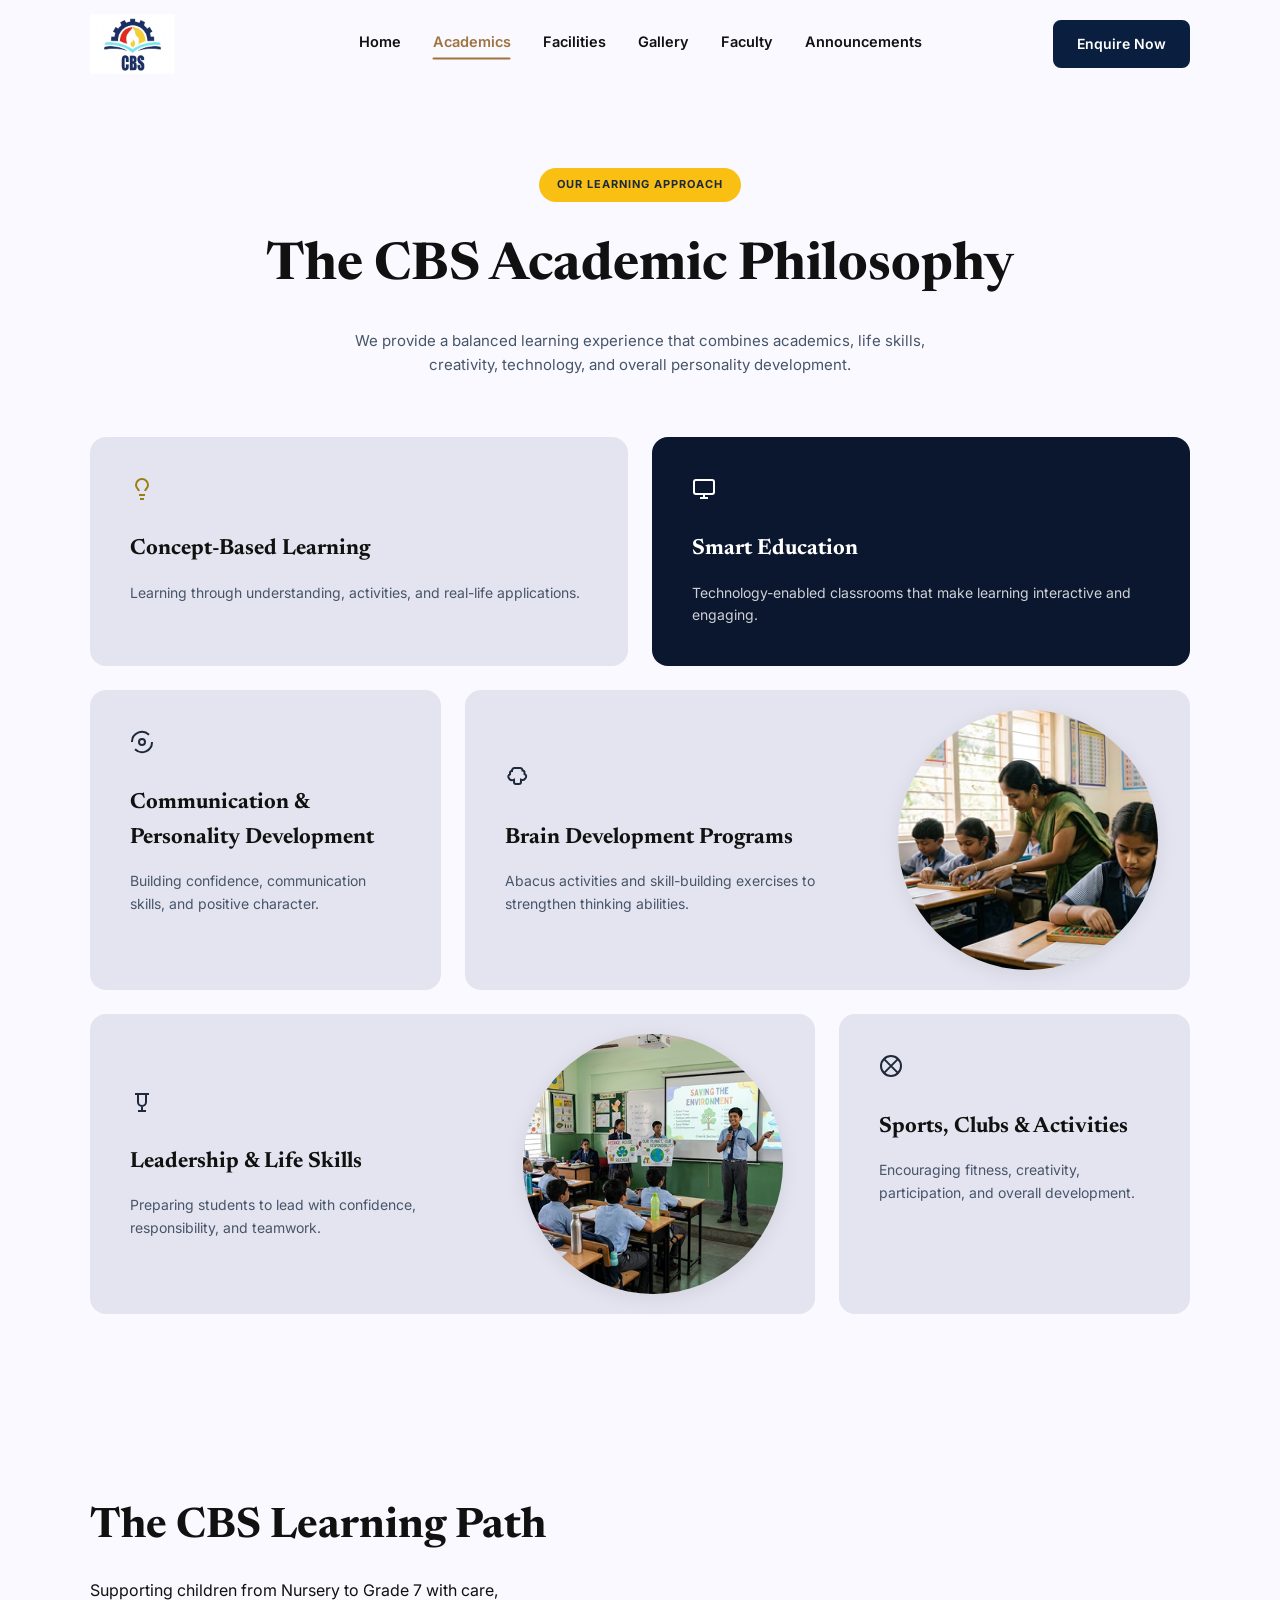
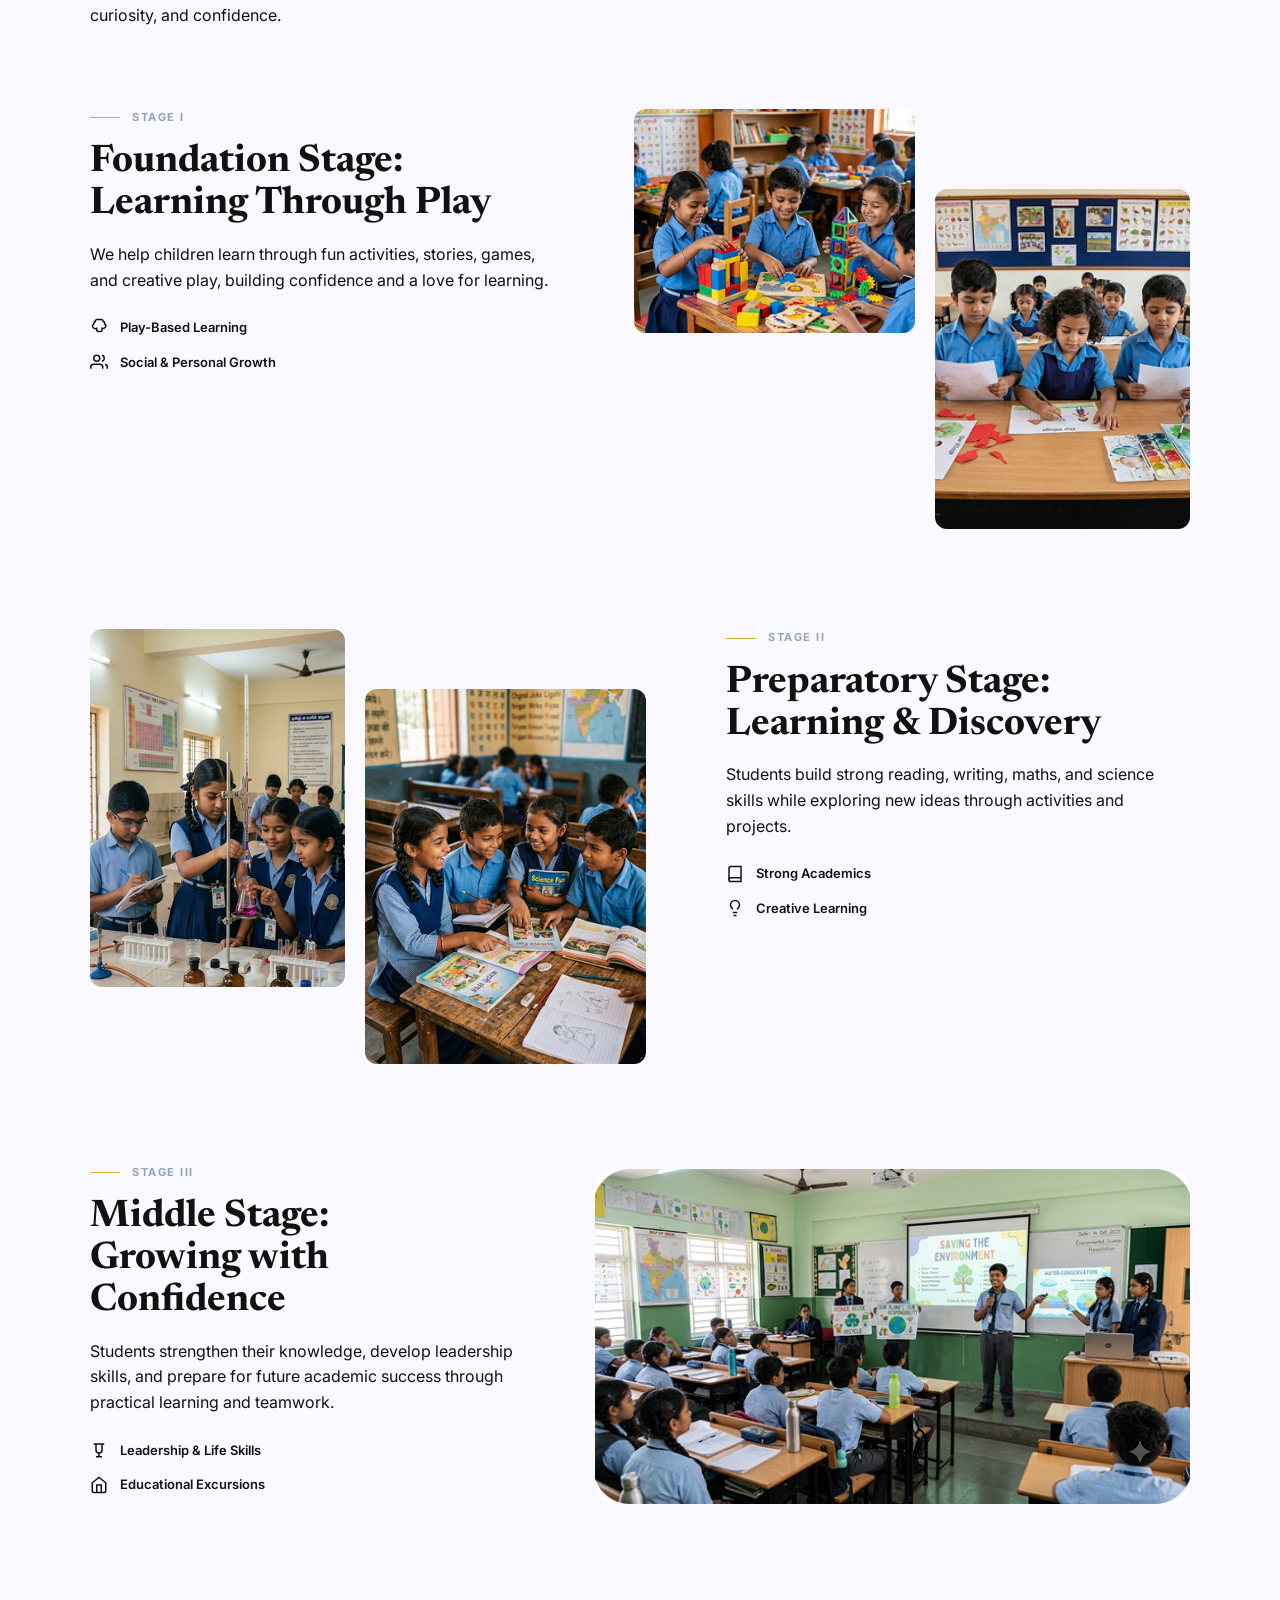
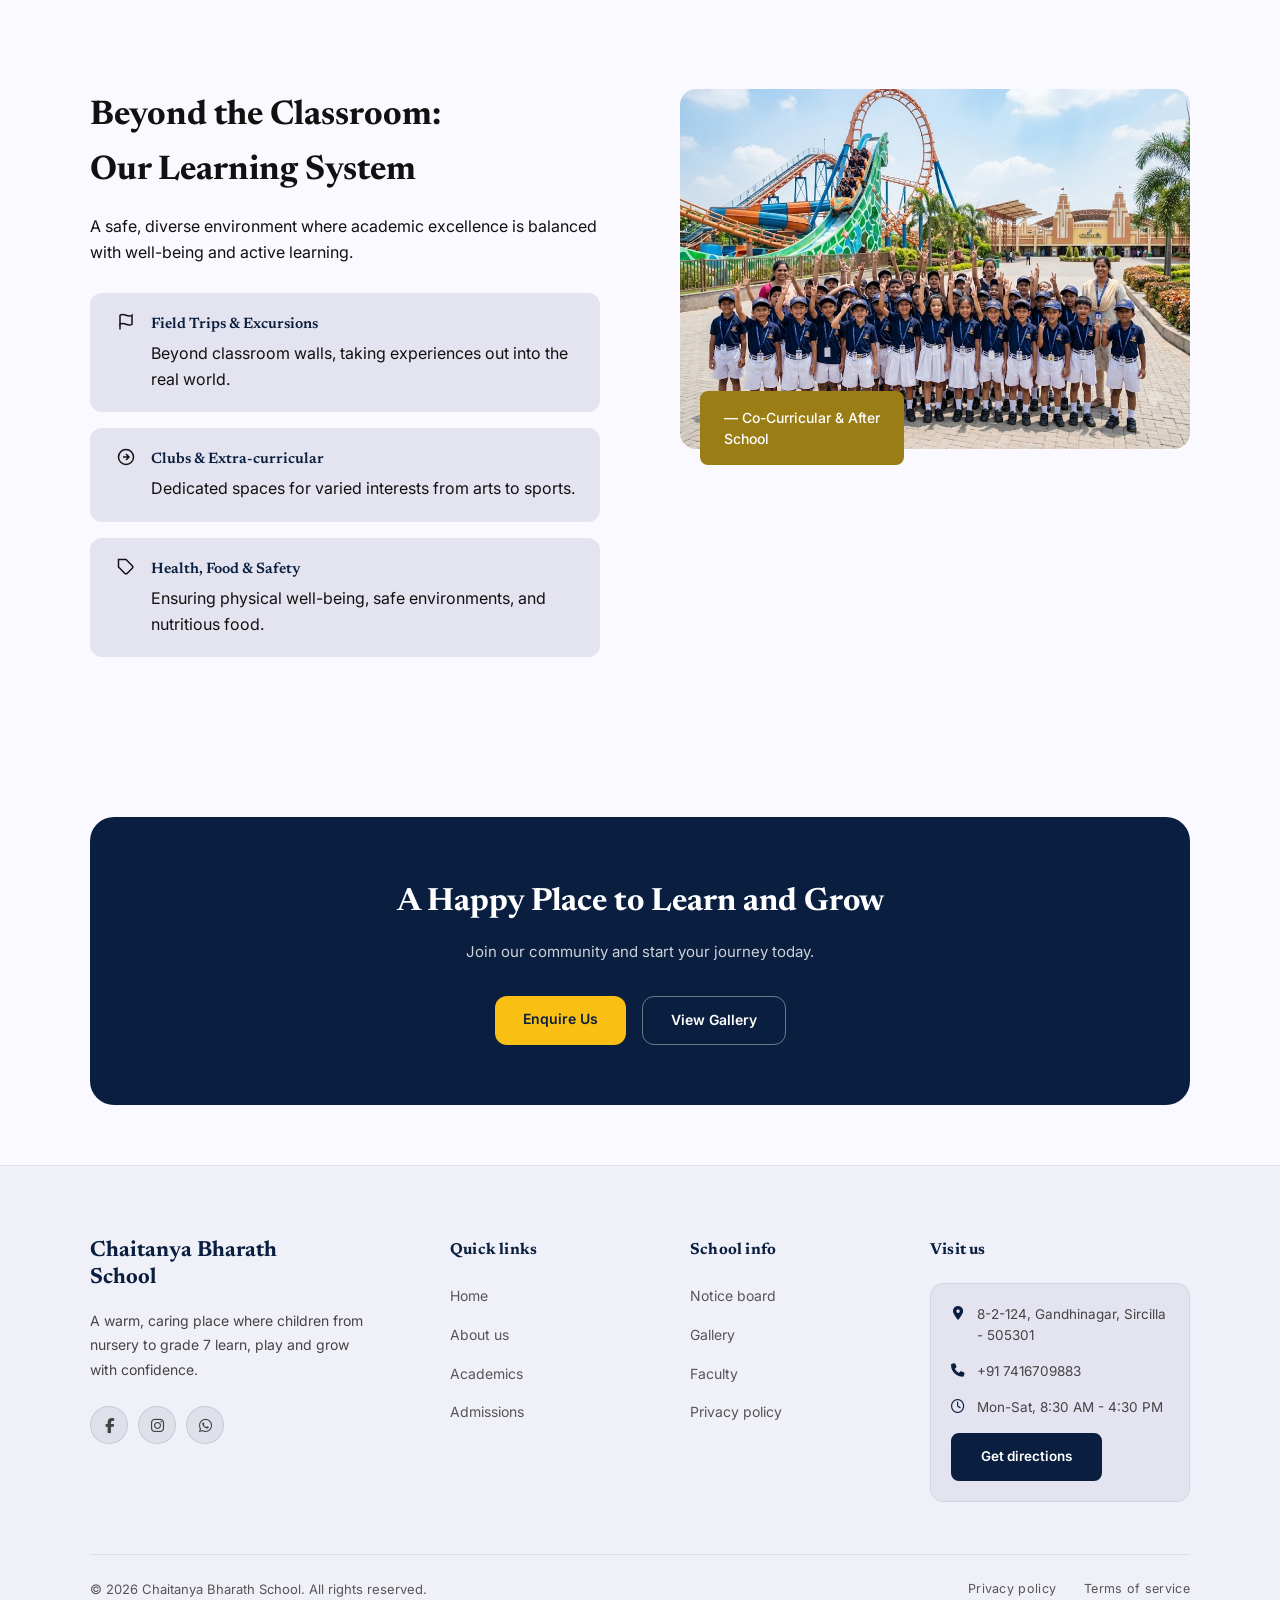
==== academics.html @ b6241246 "Initial website upload" ====
<!DOCTYPE html>
<html lang="en">
<head>
    <meta charset="UTF-8">
    <meta name="viewport" content="width=device-width, initial-scale=1.0">
    <title>Chaitanya Bharath School - Academics</title>

    <link rel="preconnect" href="https://fonts.googleapis.com">
    <link rel="preconnect" href="https://fonts.gstatic.com" crossorigin>
    <link href="https://fonts.googleapis.com/css2?family=Inter:wght@300;400;500;600;700&family=Newsreader:opsz,wght@6..72,400;6..72,500;6..72,600;6..72,700&display=swap" rel="stylesheet">
    <link rel="stylesheet" href="https://cdnjs.cloudflare.com/ajax/libs/font-awesome/6.4.0/css/all.min.css">

    <link rel="stylesheet" href="css/style.css">
    <link rel="stylesheet" href="css/academics.css">
</head>
<body>

  
    <header class="header">
        <div class="container">
            <a href="#" class="logo-area">
                <img src="logo1.jpg" alt="CBS Logo" class="logo-image-fixed">
            </a>
    
            <nav class="nav-links" id="navLinks">
                <a href="index.html">Home</a>
                <a href="academics.html" class="active">Academics</a>
                <a href="facilities.html">Facilities</a>
                <a href="gallery.html">Gallery</a>
                <a href="faculty.html">Faculty</a>
                <a href="announcement.html">Announcements</a>
                <a href="contact.html" class="nav-cta nav-cta-mobile">Enquire Now</a>  <!-- ADD THIS LINE -->

            </nav>
    
            <a href="contact.html" class="nav-cta nav-cta-desktop">Enquire Now</a>
            <button class="nav-toggle" id="navToggle" aria-label="Toggle menu">
                <i class="fa-solid fa-bars"></i>
            </button>
        </div>
    </header>

    <section class="container intro">
        <div class="badge">OUR LEARNING APPROACH</div>
        <h1>The CBS Academic Philosophy</h1>
        <p>We provide a balanced learning experience that combines academics, life skills, creativity, technology, and overall personality development.</p>
    </section>

    <section class="container philosophy-grid stagger-children">
        <div class="card cell-1">
            <div class="icon-wrap">
                <svg width="24" height="24" viewBox="0 0 24 24" fill="none" stroke="#9A7E15" stroke-width="2">
                    <path d="M9 18h6"/><path d="M10 22h4"/><path d="M15.09 14c.18-.98.65-1.74 1.41-2.5A4.65 4.65 0 0 0 18 8 6 6 0 0 0 6 8c0 1 .23 2.23 1.5 3.5A4.61 4.61 0 0 1 8.91 14"/>
                </svg>
            </div>
            <h3>Concept-Based Learning</h3>
            <p>Learning through understanding, activities, and real-life applications.</p>
        </div>
        
        <div class="card card-navy cell-2">
            <div class="icon-wrap">
                <svg width="24" height="24" viewBox="0 0 24 24" fill="none" stroke="currentColor" stroke-width="2">
                    <rect x="2" y="3" width="20" height="14" rx="2" ry="2"/><line x1="8" y1="21" x2="16" y2="21"/><line x1="12" y1="17" x2="12" y2="21"/>
                </svg>
            </div>
            <h3>Smart Education</h3>
            <p>Technology-enabled classrooms that make learning interactive and engaging.</p>
        </div>
        
        <div class="card card-gray cell-3">
            <div class="icon-wrap">
                <svg width="24" height="24" viewBox="0 0 24 24" fill="none" stroke="#1E293B" stroke-width="2">
                    <path d="M2 12a10 10 0 0 1 17-7.3"/><path d="M22 12a10 10 0 0 1-17 7.3"/><circle cx="12" cy="12" r="3"/>
                </svg>
            </div>
            <h3>Communication &<br>Personality Development</h3>
            <p>Building confidence, communication skills, and positive character.</p>
        </div>
        
        <div class="card card-gray card-wide-flex cell-4">
            <div class="card-content">
                <div class="icon-wrap">
                    <svg width="24" height="24" viewBox="0 0 24 24" fill="none" stroke="#1E293B" stroke-width="2">
                        <path d="M9.5 2A2.5 2.5 0 0 0 7 4.5v.5a2 2 0 0 0-2 2v1.26a2.5 2.5 0 0 0-1 4.09l.34.45a3.5 3.5 0 0 0 4.16 1.15l.5-.2V16a2 2 0 0 0 2 2h3a2 2 0 0 0 2-2v-2.3a3.5 3.5 0 0 0 4.16-1.15l.34-.45a2.5 2.5 0 0 0-1-4.09V6.5a2 2 0 0 0-2-2v-.5A2.5 2.5 0 0 0 14.5 2h-5z"/>
                    </svg>
                </div>
                <h3>Brain Development Programs</h3>
                <p>Abacus activities and skill-building exercises to strengthen thinking abilities.</p>
            </div>
            <img src="brain.jpg" alt="Students in class" class="circle-img">
        </div>
        
        <div class="card card-gray card-wide-flex cell-5">
            <div class="card-content">
                <div class="icon-wrap">
                    <svg width="24" height="24" viewBox="0 0 24 24" fill="none" stroke="#1E293B" stroke-width="2">
                        <path d="M8 21h8M12 17v4M7 4h10M5 4h14M8 4v8a4 4 0 0 0 8 0V4"/>
                    </svg>
                </div>
                <h3>Leadership & Life Skills</h3>
                <p>Preparing students to lead with confidence, responsibility, and teamwork.</p>
            </div>
            <img src="presentation.jpg" alt="Student presentation" class="circle-img">
        </div>
        <div class="card card-gray cell-6">
            <div class="icon-wrap">
                <svg width="24" height="24" viewBox="0 0 24 24" fill="none" stroke="#1E293B" stroke-width="2">
                    <circle cx="12" cy="12" r="10"/><path d="M5.4 5.4l13.2 13.2M18.6 5.4L5.4 18.6"/>
                </svg>
            </div>
            <h3>Sports, Clubs & Activities</h3>
            <p>Encouraging fitness, creativity, participation, and overall development.</p>
        </div>
    </section>
    
    <div class="learning-section">
        <div class="container">
            <div class="section-header">
                <h2>The CBS Learning Path</h2>
                <p>Supporting children from Nursery to Grade 7 with care, curiosity, and confidence.</p>
            </div>

            <div class="stage-i-row">
                <div class="stage-i-text">
                    <div class="stage-label">STAGE I</div>
                    <h2>Foundation Stage:<br>Learning Through Play</h2>
                    <p>We help children learn through fun activities, stories, games, and creative play, building confidence and a love for learning.</p>
                    <ul class="feature-list">
                        <li>
                            <svg class="feature-icon" viewBox="0 0 24 24"><path d="M9.5 2A2.5 2.5 0 0 0 7 4.5v.5a2 2 0 0 0-2 2v1.26a2.5 2.5 0 0 0-1 4.09l.34.45a3.5 3.5 0 0 0 4.16 1.15l.5-.2V16a2 2 0 0 0 2 2h3a2 2 0 0 0 2-2v-2.3a3.5 3.5 0 0 0 4.16-1.15l.34-.45a2.5 2.5 0 0 0-1-4.09V6.5a2 2 0 0 0-2-2v-.5A2.5 2.5 0 0 0 14.5 2h-5z"/></svg>
                            Play-Based Learning
                        </li>
                        <li>
                            <svg class="feature-icon" viewBox="0 0 24 24"><path d="M17 21v-2a4 4 0 0 0-4-4H5a4 4 0 0 0-4 4v2"/><circle cx="9" cy="7" r="4"/><path d="M23 21v-2a4 4 0 0 0-3-3.87"/><path d="M16 3.13a4 4 0 0 1 0 7.75"/></svg>
                            Social &amp; Personal Growth
                        </li>
                    </ul>
                </div>
                <div class="comp-1">
                    <img src="stage1one.jpg" alt="Students writing" class="comp-1-left">
                    <img src="stage1two.jpg" alt="Students playing with blocks" class="comp-1-right">
                </div>
            </div>

            <div class="stage-ii-row">
                <div class="comp-2">
                    <img src="stage2one.jpg" alt="Science Lab" class="comp-2-left">
                    <img src="stage2two.jpg" alt="Students studying" class="comp-2-right">
                </div>
                <div class="stage-ii-text">
                    <div class="stage-label">STAGE II</div>
                    <h2>Preparatory Stage:<br>Learning &amp; Discovery</h2>
                    <p>Students build strong reading, writing, maths, and science skills while exploring new ideas through activities and projects.</p>
                    <ul class="feature-list">
                        <li>
                            <svg class="feature-icon" viewBox="0 0 24 24"><path d="M4 19.5A2.5 2.5 0 0 1 6.5 17H20"/><path d="M6.5 2H20v20H6.5A2.5 2.5 0 0 1 4 19.5v-15A2.5 2.5 0 0 1 6.5 2z"/></svg>
                            Strong Academics
                        </li>
                        <li>
                            <svg class="feature-icon" viewBox="0 0 24 24"><path d="M9 18h6"/><path d="M10 22h4"/><path d="M15.09 14c.18-.98.65-1.74 1.41-2.5A4.65 4.65 0 0 0 18 8 6 6 0 0 0 6 8c0 1 .23 2.23 1.5 3.5A4.61 4.61 0 0 1 8.91 14"/></svg>
                            Creative Learning
                        </li>
                    </ul>
                </div>
            </div>

            <div class="stage-iii-row">
                <div class="stage-iii-text">
                    <div class="stage-label">STAGE III</div>
                    <h2>Middle Stage:<br>Growing with Confidence</h2>
                    <p>Students strengthen their knowledge, develop leadership skills, and prepare for future academic success through practical learning and teamwork.</p>
                    <ul class="feature-list">
                        <li>
                            <svg class="feature-icon" viewBox="0 0 24 24"><path d="M8 21h8M12 17v4M7 4h10M5 4h14M8 4v8a4 4 0 0 0 8 0V4"/></svg>
                            Leadership &amp; Life Skills
                        </li>
                        <li>
                            <svg class="feature-icon" viewBox="0 0 24 24"><path d="M3 9l9-7 9 7v11a2 2 0 0 1-2 2H5a2 2 0 0 1-2-2z"/><polyline points="9 22 9 12 15 12 15 22"/></svg>
                            Educational Excursions
                        </li>
                    </ul>
                </div>
                <div class="comp-3">
                    <img src="presentation.jpg" alt="Classroom presentation">
                </div>
            </div>
        </div>
    </div>

    <div class="beyond-section">
        <div class="container">
        <div class="beyond-row">
            <div class="beyond-text">
                <h2>Beyond the Classroom:<br>Our Learning System</h2>
                <p style="margin-top: 12px;">A safe, diverse environment where academic excellence is balanced with well-being and active learning.</p>
                <div class="card-list">
                    <div class="info-card">
                        <svg class="feature-icon" style="flex-shrink:0" viewBox="0 0 24 24"><path d="M4 15s1-1 4-1 5 2 8 2 4-1 4-1V3s-1 1-4 1-5-2-8-2-4 1-4 1z"/><line x1="4" y1="22" x2="4" y2="15"/></svg>
                        <div>
                            <h4>Field Trips &amp; Excursions</h4>
                            <p>Beyond classroom walls, taking experiences out into the real world.</p>
                        </div>
                    </div>
                    <div class="info-card">
                        <svg class="feature-icon" style="flex-shrink:0" viewBox="0 0 24 24"><circle cx="12" cy="12" r="10"/><path d="M12 8l4 4-4 4M8 12h8"/></svg>
                        <div>
                            <h4>Clubs &amp; Extra-curricular</h4>
                            <p>Dedicated spaces for varied interests from arts to sports.</p>
                        </div>
                    </div>
                    <div class="info-card">
                        <svg class="feature-icon" style="flex-shrink:0" viewBox="0 0 24 24"><path d="M20.59 13.41l-7.17 7.17a2 2 0 0 1-2.83 0L2 12V2h10l8.59 8.59a2 2 0 0 1 0 2.82z"/><line x1="7" y1="7" x2="7.01" y2="7"/></svg>
                        <div>
                            <h4>Health, Food &amp; Safety</h4>
                            <p>Ensuring physical well-being, safe environments, and nutritious food.</p>
                        </div>
                    </div>
                </div>
            </div>
            <div class="beyond-image">
                <img src="trip.jpg" alt="Students on a field trip">
                <div class="floating-badge">— Co-Curricular &amp; After<br>School</div>
            </div>
        </div><!-- end .beyond-row -->
        </div><!-- end .container -->
    </div><!-- end .beyond-section -->

    <div class="container">
        <div class="cta-banner">
            <h2>A Happy Place to Learn and Grow</h2>
            <p>Join our community and start your journey today.</p>
            <div class="cta-actions">
                <a href="contact.html" class="btn btn-yellow">Enquire Us</a>
                <a href="gallery.html" class="btn btn-outline">View Gallery</a>
            </div>
        </div>
    </div>

    <footer class="footer">
        <div class="container">
            <div class="footer-grid">
                <div>
                    <div class="footer-logo">Chaitanya Bharath<br>School</div>
<p class="footer-desc">
    A warm, caring place where children from nursery to grade 7 learn, play and grow with confidence.
</p>

<div class="social-icons">
    <a href="#" target="_blank">
        <i class="fa-brands fa-facebook-f"></i>
    </a>

    <a href="https://www.instagram.com/chaitanyabharathschool?igsh=MTQ3Y3hmZDNmdnh4Mg==" target="_blank">
        <i class="fa-brands fa-instagram"></i>
    </a>

    <a href="https://wa.me/917416709883" target="_blank">
        <i class="fa-brands fa-whatsapp"></i>
    </a>
</div>
                </div>
                <div>
                    <h4>Quick links</h4>
                    <ul class="footer-links">
                        <li><a href="index.html">Home</a></li>
                        <li><a href="academics.html">About us</a></li>
                        <li><a href="academics.html">Academics</a></li>
                        <li><a href="contact.html">Admissions</a></li>
                    </ul>
                </div>
                <div>
                    <h4>School info</h4>
                    <ul class="footer-links">
                        <li><a href="announcement.html">Notice board</a></li>
                        <li><a href="gallery.html">Gallery</a></li>
                        <li><a href="faculty.html">Faculty</a></li>
                        <li><a href="#">Privacy policy</a></li>
                    </ul>
                </div>
                <div>
                    <h4>Visit us</h4>
                    <div class="visit-card">
                        <div class="visit-item"><i class="fa-solid fa-location-dot"></i><span>8-2-124, Gandhinagar, Sircilla - 505301</span></div>
                        <div class="visit-item"><i class="fa-solid fa-phone"></i><span>+91 7416709883</span></div>
                        <div class="visit-item"><i class="fa-regular fa-clock"></i><span>Mon-Sat, 8:30 AM - 4:30 PM</span></div>
                        <a href="#" class="btn-directions">Get directions</a>
                    </div>
                </div>
            </div>
            <div class="footer-bottom">
                <p>&copy; 2026 Chaitanya Bharath School. All rights reserved.</p>
                <div class="footer-bottom-links">
                    <a href="#">Privacy policy</a>
                    <a href="#">Terms of service</a>
                </div>
            </div>
        </div>
    </footer>
    <script src="js/main.js"></script>


    <script src="js/academics.js"></script>
    <script>
    // Fallback scroll-trigger for the philosophy grid, in case
    // main.js doesn't already watch .stagger-children elements.
    // Safe to keep even if main.js has its own observer — it
    // only ever adds the 'visible' class, never removes it.
    (function () {
        var targets = document.querySelectorAll('.stagger-children:not(.visible)');
        if (!targets.length || !('IntersectionObserver' in window)) return;

        var observer = new IntersectionObserver(function (entries) {
            entries.forEach(function (entry) {
                if (entry.isIntersecting) {
                    entry.target.classList.add('visible');
                    observer.unobserve(entry.target);
                }
            });
        }, { threshold: 0.2, rootMargin: '0px 0px -60px 0px' });

        targets.forEach(function (el) { observer.observe(el); });
    })();
    </script>
</body>
</html>
---- css/style.css ----
/* =========================================================
   style.css
   Shared site-wide styles: Colors, Typography, Navbar, Footer
   Used across every page (homepage, academics, contact, etc.)
   ========================================================= */

/* --- Colors & Fonts (CSS variables) --- */
:root {
    --primary-dark: #0a1f3f;
    --primary-light: #16325c;
    --dark-green: #02362b;
    --accent-gold: #9f7340;
    --accent-yellow: #f5b921;
    --bg-page: #F9F9FF;
    --text-dark: #111;
    --text-muted: #555;
    --white: #ffffff;
    --green-text: #22c55e;

    --nav-bg: #ffffff;
    --nav-border: rgba(0,0,0,0.06);

    /* Footer — matches page bg */
    --footer-bg: #F0F0F8;
    --footer-surface: #E4E4F0;
    --footer-text: #444;
    --footer-heading: #0a1f3f;
    --footer-link: #555;
    --footer-link-hover: #9f7340;
    --footer-divider: rgba(0,0,0,0.08);
    --footer-icon-bg: rgba(10,31,63,0.07);

    --font-heading: 'Newsreader', serif;
    --font-body: 'Inter', sans-serif;
}

/* --- Reset --- */
* { margin: 0; padding: 0; box-sizing: border-box; }

/* --- Base --- */
html { overflow-x: clip; }
body { overflow-x: clip; max-width: 100%; }
body { font-family: var(--font-body); color: var(--text-dark); background-color: var(--bg-page); line-height: 1.6; }
a { text-decoration: none; color: inherit; }
ul { list-style: none; }
img { max-width: 100%; display: block; }
.container { max-width: 1200px; margin: 0 auto; padding: 0 20px; }

/* --- Typography --- */
h1, h2, h3, h4, h5, h6 { font-family: var(--font-heading); color: var(--text-dark); }
p { font-family: var(--font-body); }
.section-title { font-size: 42px; margin-bottom: 15px; font-weight: 700; line-height: 1.2; color: var(--text-dark); }
.section-subtitle { color: var(--text-muted); font-size: 15px; margin-bottom: 25px; line-height: 1.6; max-width: 600px; }
.tagline { color: var(--accent-gold); font-size: 11px; text-transform: uppercase; letter-spacing: 1.5px; font-weight: 700; margin-bottom: 10px; display: inline-block; font-family: var(--font-body); }

/* --- Buttons --- */
.btn { display: inline-block; padding: 14px 28px; border-radius: 8px; font-weight: 500; font-size: 15px; cursor: pointer; transition: all 0.3s ease; text-align: center; }
.btn-primary { background-color: var(--primary-dark); color: var(--white); border: 2px solid var(--primary-dark); }
.btn-primary:hover { background-color: var(--primary-light); }
.btn-outline { background-color: var(--white); color: var(--primary-dark); border: 2px solid var(--primary-dark); }
.btn-outline:hover { background-color: var(--primary-dark); color: var(--white); }

/* =========================================================
   Navbar
   ========================================================= */
.header {
    background: var(--bg-page);
    border-bottom: none;
    padding: 14px 0;
    position: sticky;
    top: 0;
    z-index: 100;
    box-shadow: none;
    transition: transform 0.35s ease;
}
.header.scrolled { box-shadow: 0 4px 15px rgba(0,0,0,0.07); }
.header.header-hidden { transform: translateY(-100%); }
.header .container { display: flex; justify-content: space-between; align-items: center; gap: 20px; position: relative; }

.logo-area { display: flex; align-items: center; flex-shrink: 0; z-index: 10; }
.logo-img { display: flex; align-items: center; justify-content: center; flex-shrink: 0; }
.logo-img img { height: 55px; width: auto; object-fit: contain; }
.logo-image-fixed { height: 60px !important; width: auto !important; object-fit: contain; }

.nav-links {
    display: flex; align-items: center; gap: 32px;
    font-size: 14.5px; font-weight: 600; font-family: var(--font-body);
}
@media (min-width: 993px) {
    .nav-links {
        position: absolute; left: 50%; top: 50%; transform: translate(-50%, -50%);
    }
}
.nav-links a { color: var(--text-dark); transition: 0.2s; position: relative; padding-bottom: 4px; white-space: nowrap; }
.nav-links a:hover { color: var(--accent-gold); }
.nav-links a.active { color: var(--accent-gold); }
.nav-links a.active::after { content: ''; position: absolute; left: 0; right: 0; bottom: -2px; height: 2px; background: var(--accent-gold); border-radius: 2px; }

.nav-cta {
    background: var(--primary-dark); color: var(--white) !important;
    padding: 11px 22px; border-radius: 8px; font-weight: 600; font-size: 14px;
    transition: background 0.2s; white-space: nowrap; flex-shrink: 0; border: 2px solid var(--primary-dark);
}
.nav-cta:hover { background: transparent; color: var(--primary-dark) !important; }
.nav-cta-mobile { display: none; }
.nav-toggle { display: none; background: none; border: none; font-size: 22px; color: var(--primary-dark); cursor: pointer; flex-shrink: 0; }

/* =========================================================
   Footer — Light, matches page bg
   ========================================================= */
.footer {
    background: var(--footer-bg);
    padding: 72px 0 32px;
    border-top: 1px solid rgba(0,0,0,0.07);
}
.footer-grid {
    display: grid;
    grid-template-columns: 1.6fr 1fr 1fr 1.3fr;
    gap: 40px;
    margin-bottom: 52px;
}

.footer-logo { font-family: var(--font-heading); font-size: 22px; font-weight: 700; color: var(--footer-heading); margin-bottom: 16px; line-height: 1.25; }
.footer-desc { color: var(--footer-text); font-size: 14px; margin-bottom: 24px; line-height: 1.75; max-width: 90%; }

.social-icons { display: flex; gap: 10px; }
.social-icons a {
    width: 38px; height: 38px; border-radius: 50%;
    background: var(--footer-icon-bg);
    border: 1px solid rgba(10,31,63,0.12);
    display: flex; align-items: center; justify-content: center;
    color: var(--footer-text); font-size: 15px;
    transition: background 0.25s, color 0.25s, border-color 0.25s;
}
.social-icons a:hover { background: var(--accent-gold); color: var(--white); border-color: var(--accent-gold); }

.footer h4 { font-family: var(--font-heading); font-size: 16px; margin-bottom: 20px; font-weight: 700; color: var(--footer-heading); letter-spacing: 0.2px; }

.footer-links li { margin-bottom: 13px; }
.footer-links a { font-size: 14px; color: var(--footer-link); transition: color 0.2s; font-family: var(--font-body); }
.footer-links a:hover { color: var(--footer-link-hover); }

.visit-card { background: var(--footer-surface); border: 1px solid rgba(0,0,0,0.07); padding: 20px; border-radius: 14px; }
.visit-item { display: flex; gap: 12px; font-size: 13.5px; color: var(--footer-text); margin-bottom: 16px; line-height: 1.5; font-family: var(--font-body); align-items: flex-start; }

/* ✅ UPDATED — icons now dark navy */
.visit-item i { color: var(--primary-dark); margin-top: 3px; width: 14px; text-align: center; flex-shrink: 0; }

/* ✅ UPDATED — button now dark navy */
.btn-directions {
    display: block; width: fit-content; margin: 12px 0 0 0;
    background: var(--primary-dark); color: var(--white);
    padding: 11px 28px; border-radius: 8px; font-size: 13.5px; font-weight: 600;
    font-family: var(--font-body); transition: background 0.2s, opacity 0.2s;
    border: 2px solid var(--primary-dark);
}
.btn-directions:hover { background: transparent; color: var(--primary-dark); }

.footer-bottom {
    padding-top: 24px; border-top: 1px solid var(--footer-divider);
    font-size: 13px; color: var(--footer-link);
    display: flex; justify-content: space-between; align-items: center;
    font-family: var(--font-body);
}
.footer-bottom-links { display: flex; gap: 28px; }
.footer-bottom-links a { color: var(--footer-link); font-size: 12.5px; letter-spacing: 0.3px; transition: color 0.2s; }
.footer-bottom-links a:hover { color: var(--footer-link-hover); }

/* =========================================================
   Responsive
   ========================================================= */
@media (max-width: 992px) {
    .nav-links {
        position: fixed; top: 0; right: 0; left: auto; bottom: 0;
        width: 280px; height: 100vh; background: var(--bg-page);
        flex-direction: column; align-items: flex-start; gap: 0;
        padding: 80px 24px 20px;
        box-shadow: -6px 0 30px rgba(10,31,63,0.12);
        transform: translateX(100%); visibility: hidden; pointer-events: none;
        transition: none;
        overflow-y: auto; z-index: 999;
    }
    body.nav-ready .nav-links {
        transition: transform 0.35s ease-in-out, visibility 0.35s;
    }
    .nav-links.nav-open { transform: translateX(0); visibility: visible; pointer-events: auto; }
    .nav-links a { width: 100%; padding: 15px 0; border-bottom: 1px solid rgba(10,31,63,0.07); }
    .nav-links a.active::after { display: none; }
    .nav-toggle { display: block; position: relative; z-index: 1000; }
    .nav-cta-desktop { display: none; }
    .nav-cta-mobile {
        display: block;
        text-align: center;
        margin-top: 20px;
        padding: 14px 22px !important;
        border-radius: 8px;
        border-bottom: none !important;
    }
    .footer-grid { grid-template-columns: 1fr 1fr; }
}

@media (max-width: 700px) {
    .footer { padding: 50px 0 24px; }
    .visit-card { padding: 16px; width: 80%; max-width: 100%; }
}

@media (max-width: 600px) {
    .footer-grid { grid-template-columns: 1fr; gap: 35px; }
    .footer-bottom { flex-direction: column; gap: 12px; text-align: center; }
    .section-title { font-size: 30px; }
    .container { padding: 0 16px; }
}

@media (max-width: 420px) {
    .logo-image-fixed { height: 45px !important; }
    .nav-cta { padding: 10px 16px; font-size: 13px; }
}

@media (prefers-reduced-motion: reduce) {
    .header, .nav-links { transition: none !important; }
}
---- css/academics.css ----
/* Academics-page-specific variables (colors/fonts come from style.css) */
:root {
    --cbs-yellow: #F9C013;
    --page-bg: #F9F9FF;
    --bg-card-light: #E4E4F0;
    --border-radius-lg: 16px;
    --border-radius-md: 12px;
}

body { background: var(--page-bg); }

.container { max-width: 1140px; }

.btn {
    display: inline-block;
    padding: 12px 28px;
    border-radius: 12px;
    font-size: 14px;
    font-weight: 600;
    text-decoration: none;
    cursor: pointer;
    transition: 0.3s ease;
    border: none;
}
.btn-navy { background-color: var(--primary-dark); color: #fff; }
.btn-yellow { background-color: var(--cbs-yellow); color: var(--primary-dark); }
.btn-outline { background-color: transparent; border: 1px solid rgba(255,255,255,0.4); color: #fff; }


/* ===== Intro Section ===== */
.intro { text-align: center; padding: 80px 0 60px; }
.badge {
    background-color: #F9C013;
    color: #1E293B;
    font-size: 11px;
    font-weight: 700;
    padding: 8px 18px;
    border-radius: 20px;
    text-transform: uppercase;
    letter-spacing: 1px;
    display: inline-block;
    margin-bottom: 24px;
}
.intro h1 { font-size: 52px; margin-bottom: 20px; }
.intro p { max-width: 600px; margin: 0 auto; font-size: 15px; color: #475569; }

/* ===== Philosophy Bento Grid ===== */
.philosophy-grid {
    display: grid;
    grid-template-columns: repeat(6, 1fr);
    gap: 24px;
    margin-bottom: 100px;
}

.card {
    background: var(--page-bg);
    border-radius: var(--border-radius-lg);
    padding: 40px;
    display: flex;
    flex-direction: column;
    justify-content: flex-start;
    position: relative;
    overflow: hidden;
    border: 1px solid #E2E8F0;
}

.card h3 { font-size: 22px; margin-bottom: 14px; position: relative; z-index: 2; }
.card p { font-size: 14px; color: #475569; line-height: 1.6; position: relative; z-index: 2; }
.icon-wrap { margin-bottom: 24px; color: #1E293B; position: relative; z-index: 2; }

.card-navy { background: #0B172E; border: none; }
.card-navy h3, .card-navy p { color: #fff; }
.card-navy p { opacity: 0.8; }
.card-navy .icon-wrap { color: #FFFFFF; }

.card-gray { background: var(--bg-card-light); border: none; }

/* Grid Spans */
.cell-1 { grid-column: span 3; background: #E4E4F0; border: none; }
.cell-2 { grid-column: span 3; }
.cell-3 { grid-column: span 2; }
.cell-4 { grid-column: span 4; }
.cell-5 { grid-column: span 4; }
.cell-6 { grid-column: span 2; }

/* ===== CIRCLE CARD FLEX ===== */
.card-wide-flex {
    display: flex;
    flex-direction: row;
    align-items: center;
    justify-content: flex-start;
    position: relative;
    padding-right: 320px !important;
    background: #E4E4F0;
    min-height: 300px;
}
.card-wide-flex .card-content {
    max-width: 100%;
    position: relative;
    z-index: 2;
}
.circle-img {
    position: absolute !important;
    right: 32px !important;
    top: 50% !important;
    transform: translateY(-50%) !important;
    width: 260px !important;
    height: 260px !important;
    aspect-ratio: 1 / 1 !important;
    border-radius: 50% !important;
    object-fit: cover !important;
    z-index: 1 !important;
    display: block !important;
    box-shadow: 0 4px 20px rgba(0,0,0,0.08);
}

/* ===== Learning Path Section ===== */
.learning-section { background: var(--page-bg); padding: 80px 0 60px; }
.section-header { margin-bottom: 80px; text-align: left; }
.section-header h2 { font-size: 42px; margin-bottom: 16px; }
.section-header p { font-size: 16px; max-width: 420px; line-height: 1.6; }

.stage-label {
    display: flex; align-items: center; gap: 12px; font-size: 11px;
    font-weight: 700; color: #94A3B8; text-transform: uppercase;
    letter-spacing: 1.5px; margin-bottom: 16px;
}
.stage-label::before { content: ""; display: block; width: 30px; height: 1px; background: #D4AF37; }

.feature-list { list-style: none; margin-top: 24px; }
.feature-list li { display: flex; align-items: center; gap: 12px; font-size: 13px; font-weight: 600; color: var(--text-dark); margin-bottom: 14px; }
.feature-icon { width: 18px; height: 18px; stroke: currentColor; fill: none; stroke-width: 2; flex-shrink: 0; }

.stage-i-row  { display: grid; grid-template-columns: 1fr 1.2fr; gap: 80px; align-items: start; margin-bottom: 100px; }
.stage-i-text h2 { font-size: 38px; margin-bottom: 16px; line-height: 1.1; }
.comp-1 { display: grid; grid-template-columns: 1.1fr 1fr; gap: 20px; align-items: start; }
.comp-1-left  { width: 100%; aspect-ratio: 5/4; object-fit: cover; border-radius: var(--border-radius-md); }
.comp-1-right { width: 100%; aspect-ratio: 3/4; object-fit: cover; border-radius: var(--border-radius-md); margin-top: 80px; }

.stage-ii-row { display: grid; grid-template-columns: 1.2fr 1fr; gap: 80px; align-items: start; margin-bottom: 100px; }
.stage-ii-text h2 { font-size: 38px; margin-bottom: 16px; line-height: 1.1; }
.comp-2 { display: grid; grid-template-columns: 1fr 1.1fr; gap: 20px; align-items: start; }
.comp-2-left  { width: 100%; aspect-ratio: 3/4.2; object-fit: cover; border-radius: var(--border-radius-md); }
.comp-2-right { width: 100%; aspect-ratio: 3/4;   object-fit: cover; border-radius: var(--border-radius-md); margin-top: 60px; }

.stage-iii-row { display: grid; grid-template-columns: 1fr 1.4fr; gap: 80px; align-items: center; margin-bottom: 40px; }
.stage-iii-text h2 { font-size: 38px; margin-bottom: 16px; line-height: 1.1; }
.comp-3 img { width: 100%; aspect-ratio: 16/9; object-fit: cover; border-radius: 20px; }

/* Beyond the Classroom */
.beyond-section { padding: 80px 0; background: var(--page-bg); }
.beyond-row { display: grid; grid-template-columns: 1fr 1fr; gap: 80px; align-items: start; }
.beyond-text { text-align: left; width: 100%; }
.beyond-text h2 { font-size: 34px; margin-bottom: 16px; text-align: left; }
.beyond-text p { text-align: left; margin: 0; }
.card-list { display: flex; flex-direction: column; gap: 16px; margin-top: 28px; }
.info-card { background: var(--bg-card-light); padding: 20px 24px; border-radius: var(--border-radius-md); display: flex; align-items: flex-start; gap: 16px; }
.info-card h4 { color: var(--primary-dark); font-size: 15px; margin-bottom: 4px; font-weight: 600; }
.beyond-image { position: relative; padding-top: 0; }
.beyond-image img { width: 100%; border-radius: 16px; object-fit: cover; height: 360px; }
.floating-badge { position: absolute; bottom: -16px; left: 20px; background: #9A7E15; color: #fff; padding: 16px 24px; border-radius: 8px; font-size: 14px; font-weight: 500; line-height: 1.5; }

/* CTA Banner */
.cta-banner { background: var(--primary-dark); border-radius: 24px; padding: 60px; text-align: center; color: #fff; margin: 80px 0 60px; }
.cta-banner h2 { color: #fff; font-size: 32px; margin-bottom: 12px; }
.cta-banner p { color: rgba(255,255,255,0.8); font-size: 15px; margin-bottom: 32px; }
.cta-actions { display: flex; gap: 16px; justify-content: center; flex-wrap: wrap; }


/* =============================================
   RESPONSIVE — mobile-first from 340 px up
   ============================================= */

/* --- 340px base (smallest supported viewport) --- */
@media (max-width: 479px) {
    .container { padding-left: 16px; padding-right: 16px; }

    /* Intro */
    .intro { padding: 48px 0 36px; }
    .intro h1 { font-size: 26px; line-height: 1.2; }
    .intro p { font-size: 14px; }

    /* Philosophy grid → single column */
    .philosophy-grid { grid-template-columns: 1fr; gap: 16px; margin-bottom: 48px; }
    .cell-1, .cell-2, .cell-3, .cell-4, .cell-5, .cell-6 { grid-column: span 1; }
    .card { padding: 28px 24px; }
    .card h3 { font-size: 18px; }

    /* Wide-flex cards → stacked */
    .card-wide-flex { flex-direction: column; align-items: flex-start; padding: 28px 24px !important; min-height: unset; }
    .card-wide-flex .card-content { margin-bottom: 24px; padding-right: 0; }
    .circle-img {
        position: relative !important; right: auto !important; top: auto !important;
        transform: none !important; width: 180px !important; height: 180px !important;
        margin: 0 auto !important;
    }

    /* Learning section */
    .learning-section { padding: 48px 0 32px; }
    .section-header { margin-bottom: 40px; }
    .section-header h2 { font-size: 26px; }
    .section-header p { font-size: 14px; }

    /* Stage rows → single column */
    .stage-i-row, .stage-ii-row, .stage-iii-row {
        grid-template-columns: 1fr; gap: 28px; margin-bottom: 48px;
    }
    .stage-i-text h2, .stage-ii-text h2, .stage-iii-text h2 { font-size: 24px; }
    .stage-ii-row .comp-2 { order: 1; }
    .stage-ii-row .stage-ii-text { order: 0; }

    /* Image pairs → side by side small */
    .comp-1 { grid-template-columns: 1fr 1fr; gap: 10px; }
    .comp-1-right { margin-top: 28px; }
    .comp-2 { grid-template-columns: 1fr 1fr; gap: 10px; }
    .comp-2-right { margin-top: 20px; }

    /* Beyond */
    .beyond-section { padding: 48px 0; }
    .beyond-row { grid-template-columns: 1fr; gap: 32px; }
    .beyond-text h2 { font-size: 22px; }
    .beyond-image img { height: 220px; }
    .floating-badge { font-size: 12px; padding: 12px 16px; left: 12px; bottom: -12px; }

    /* CTA */
    .cta-banner { padding: 36px 20px; border-radius: 16px; margin: 48px 0 36px; }
    .cta-banner h2 { font-size: 22px; }
    .cta-actions { flex-direction: column; align-items: center; gap: 12px; }
    .cta-actions .btn { width: 100%; text-align: center; }
}

/* --- 480px – 767px (large phones / small tablets) --- */
@media (min-width: 480px) and (max-width: 767px) {
    .container { padding-left: 20px; padding-right: 20px; }

    .intro { padding: 60px 0 44px; }
    .intro h1 { font-size: 32px; }

    .philosophy-grid { grid-template-columns: 1fr; gap: 18px; margin-bottom: 60px; }
    .cell-1, .cell-2, .cell-3, .cell-4, .cell-5, .cell-6 { grid-column: span 1; }
    .card { padding: 32px 28px; }

    .card-wide-flex { flex-direction: column; align-items: flex-start; padding: 32px 28px !important; min-height: unset; }
    .card-wide-flex .card-content { margin-bottom: 28px; padding-right: 0; }
    .circle-img {
        position: relative !important; right: auto !important; top: auto !important;
        transform: none !important; width: 200px !important; height: 200px !important;
        margin: 0 auto !important;
    }

    .learning-section { padding: 60px 0 40px; }
    .section-header { margin-bottom: 48px; }
    .section-header h2 { font-size: 30px; }

    .stage-i-row, .stage-ii-row, .stage-iii-row {
        grid-template-columns: 1fr; gap: 32px; margin-bottom: 56px;
    }
    .stage-i-text h2, .stage-ii-text h2, .stage-iii-text h2 { font-size: 28px; }
    .stage-ii-row .comp-2 { order: 1; }
    .stage-ii-row .stage-ii-text { order: 0; }
    .comp-1-right { margin-top: 24px; }
    .comp-2-right { margin-top: 20px; }

    .beyond-section { padding: 56px 0; }
    .beyond-row { grid-template-columns: 1fr; gap: 36px; }
    .beyond-text h2 { font-size: 26px; }
    .beyond-image img { height: 260px; }
    .floating-badge { font-size: 13px; padding: 13px 18px; }

    .cta-banner { padding: 44px 28px; margin: 56px 0 44px; }
    .cta-banner h2 { font-size: 26px; }
    .cta-actions { flex-direction: column; align-items: center; gap: 12px; }
    .cta-actions .btn { width: 100%; text-align: center; }
}

/* --- 768px – 1023px (tablets) --- */
@media (min-width: 768px) and (max-width: 1023px) {
    .intro h1 { font-size: 40px; }

    .philosophy-grid { grid-template-columns: repeat(2, 1fr); gap: 20px; }
    .cell-1, .cell-2, .cell-3, .cell-6 { grid-column: span 1; }
    .cell-4, .cell-5 { grid-column: span 2; }

    .card-wide-flex { padding-right: 260px !important; min-height: 260px; }
    .circle-img { width: 200px !important; height: 200px !important; right: 24px !important; }

    .section-header h2 { font-size: 34px; }
    .stage-i-row, .stage-ii-row, .stage-iii-row { gap: 40px; }
    .stage-i-text h2, .stage-ii-text h2, .stage-iii-text h2 { font-size: 30px; }
    .comp-1-right { margin-top: 48px; }
    .comp-2-right { margin-top: 36px; }

    .beyond-text h2 { font-size: 28px; }
    .beyond-row { gap: 48px; }

    .cta-banner { padding: 48px 40px; }
    .cta-banner h2 { font-size: 28px; }
}

/* --- 1024px+ (desktop — already handled by base styles) --- */

/* ===== ANIMATIONS ===== */

/* --- Base fade-up state (applied via JS) --- */
.fade-up {
    opacity: 0;
    transform: translateY(32px);
    transition: opacity 0.65s cubic-bezier(0.4, 0, 0.2, 1),
                transform 0.65s cubic-bezier(0.4, 0, 0.2, 1);
}
.fade-up.visible {
    opacity: 1;
    transform: translateY(0);
}

/* Stagger delays for children */
.stagger-children > * { opacity: 0; transform: translateY(28px); transition: opacity 0.55s cubic-bezier(0.4,0,0.2,1), transform 0.55s cubic-bezier(0.4,0,0.2,1); }
.stagger-children.visible > *:nth-child(1) { opacity: 1; transform: translateY(0); transition-delay: 0ms; }
.stagger-children.visible > *:nth-child(2) { opacity: 1; transform: translateY(0); transition-delay: 80ms; }
.stagger-children.visible > *:nth-child(3) { opacity: 1; transform: translateY(0); transition-delay: 160ms; }
.stagger-children.visible > *:nth-child(4) { opacity: 1; transform: translateY(0); transition-delay: 240ms; }
.stagger-children.visible > *:nth-child(5) { opacity: 1; transform: translateY(0); transition-delay: 320ms; }
.stagger-children.visible > *:nth-child(6) { opacity: 1; transform: translateY(0); transition-delay: 400ms; }

/* --- Hero on-load animation --- */
@keyframes heroFadeUp {
    from { opacity: 0; transform: translateY(30px); }
    to   { opacity: 1; transform: translateY(0); }
}
.intro .badge   { animation: heroFadeUp 0.6s cubic-bezier(0.4,0,0.2,1) 0.1s both; }
.intro h1       { animation: heroFadeUp 0.6s cubic-bezier(0.4,0,0.2,1) 0.22s both; }
.intro p        { animation: heroFadeUp 0.6s cubic-bezier(0.4,0,0.2,1) 0.34s both; }

/* --- Card hover lift --- */
.card {
    transition: transform 0.28s cubic-bezier(0.4,0,0.2,1),
                box-shadow 0.28s cubic-bezier(0.4,0,0.2,1),
                border-color 0.28s ease;
}
.card:hover {
    transform: translateY(-6px);
    box-shadow: 0 12px 32px rgba(0,0,0,0.09);
}
.card-navy:hover { box-shadow: 0 12px 32px rgba(11,23,46,0.35); }

/* --- Info card hover --- */
.info-card {
    transition: background 0.25s ease, transform 0.25s ease, box-shadow 0.25s ease, border-left-color 0.25s ease;
    border-left: 3px solid transparent;
}
.info-card:hover {
    background: #e4eaf2;
    border-left-color: #D4AF37;
    transform: translateX(4px);
    box-shadow: 0 4px 16px rgba(0,0,0,0.06);
}

/* --- Card list stagger (info cards in beyond section) --- */
.card-list-stagger > .info-card {
    opacity: 0;
    transform: translateX(-20px);
    transition: opacity 0.5s cubic-bezier(0.4,0,0.2,1),
                transform 0.5s cubic-bezier(0.4,0,0.2,1),
                background 0.25s ease,
                border-left-color 0.25s ease,
                box-shadow 0.25s ease;
}
.card-list-stagger.visible > .info-card:nth-child(1) { opacity: 1; transform: translateX(0); transition-delay: 0ms; }
.card-list-stagger.visible > .info-card:nth-child(2) { opacity: 1; transform: translateX(0); transition-delay: 120ms; }
.card-list-stagger.visible > .info-card:nth-child(3) { opacity: 1; transform: translateX(0); transition-delay: 240ms; }

/* Hover still works after animating in */
.card-list-stagger.visible > .info-card:hover {
    background: #e4eaf2;
    border-left-color: #D4AF37;
    transform: translateX(4px);
    box-shadow: 0 4px 16px rgba(0,0,0,0.06);
}

/* --- Floating badge bounce-in --- */
@keyframes badgePop {
    0%   { opacity: 0; transform: scale(0.75); }
    70%  { transform: scale(1.06); }
    100% { opacity: 1; transform: scale(1); }
}
.floating-badge.visible {
    animation: badgePop 0.5s cubic-bezier(0.34,1.56,0.64,1) 0.3s both;
}
.floating-badge { opacity: 0; }

/* --- Shimmer on CTA yellow button --- */
.btn-yellow {
    position: relative;
    overflow: hidden;
}
.btn-yellow::after {
    content: '';
    position: absolute;
    top: 0; left: -75%;
    width: 50%; height: 100%;
    background: linear-gradient(120deg, transparent 30%, rgba(255,255,255,0.45) 50%, transparent 70%);
    transform: skewX(-20deg);
    transition: left 0.55s ease;
}
.btn-yellow:hover::after { left: 130%; }

/* --- Stage label line draw --- */
.stage-label::before {
    width: 0;
    transition: width 0.6s cubic-bezier(0.4,0,0.2,1) 0.2s;
}
.stage-label.line-visible::before { width: 30px; }

/* --- Staggered image pair reveal --- */
.img-reveal { opacity: 0; transform: translateY(24px); transition: opacity 0.6s cubic-bezier(0.4,0,0.2,1), transform 0.6s cubic-bezier(0.4,0,0.2,1); }
.img-reveal.visible { opacity: 1; transform: translateY(0); }
.img-reveal.delay-1 { transition-delay: 150ms; }

/* ===========================================================
   PHILOSOPHY GRID — scroll-triggered entrance + icon
   micro-interaction.

   Reuses the site's existing IntersectionObserver pattern:
   add class="philosophy-grid stagger-children" to the grid
   container in academics.html. When the observer adds
   .visible to that container (same way it already does for
   other .stagger-children / .fade-up sections), each card
   fades up in sequence as the section scrolls into view.
   The existing .stagger-children rules already handle 6
   children with staggered delays (0ms → 400ms) — the rule
   below only layers in a slight scale to match the card look.
   =========================================================== */
.philosophy-grid.stagger-children > .card {
    transform: translateY(28px) scale(0.98);
}
.philosophy-grid.stagger-children.visible > .card {
    transform: translateY(0) scale(1);
}

/* Icon nudges and gently bounces on card hover */
.philosophy-grid .icon-wrap svg,
.philosophy-grid .icon-wrap i {
    display: inline-block;
    transition: transform 0.35s cubic-bezier(0.34, 1.56, 0.64, 1);
}
.philosophy-grid .card:hover .icon-wrap svg,
.philosophy-grid .card:hover .icon-wrap i {
    transform: translateY(-4px) rotate(-6deg) scale(1.08);
}

/* Subtle gold border-glow sweep on hover for cards */
.philosophy-grid .card::before {
    content: '';
    position: absolute;
    inset: 0;
    border-radius: inherit;
    padding: 1px;
    background: linear-gradient(120deg, transparent 40%, rgba(212,175,55,0.55) 50%, transparent 60%);
    background-size: 220% 220%;
    background-position: -120% 0;
    -webkit-mask: linear-gradient(#fff 0 0) content-box, linear-gradient(#fff 0 0);
    -webkit-mask-composite: xor;
    mask-composite: exclude;
    opacity: 0;
    transition: opacity 0.3s ease;
    pointer-events: none;
    z-index: 1;
}
.philosophy-grid .card:hover::before {
    opacity: 1;
    animation: borderSweep 1.1s ease forwards;
}
@keyframes borderSweep {
    from { background-position: -120% 0; }
    to   { background-position: 120% 0; }
}

/* --- Reduced motion override --- */
@media (prefers-reduced-motion: reduce) {
    .fade-up, .stagger-children > *, .img-reveal, .card-list-stagger > .info-card { transition: none !important; opacity: 1 !important; transform: none !important; }
    .intro .badge, .intro h1, .intro p { animation: none !important; opacity: 1 !important; transform: none !important; }
    .floating-badge { opacity: 1 !important; animation: none !important; }
    .btn-yellow::after { display: none; }
    .philosophy-grid.stagger-children > .card { transform: none !important; }
    .philosophy-grid .card:hover .icon-wrap svg,
    .philosophy-grid .card:hover .icon-wrap i { transform: none !important; }
    .philosophy-grid .card:hover::before { animation: none !important; opacity: 0 !important; }
}
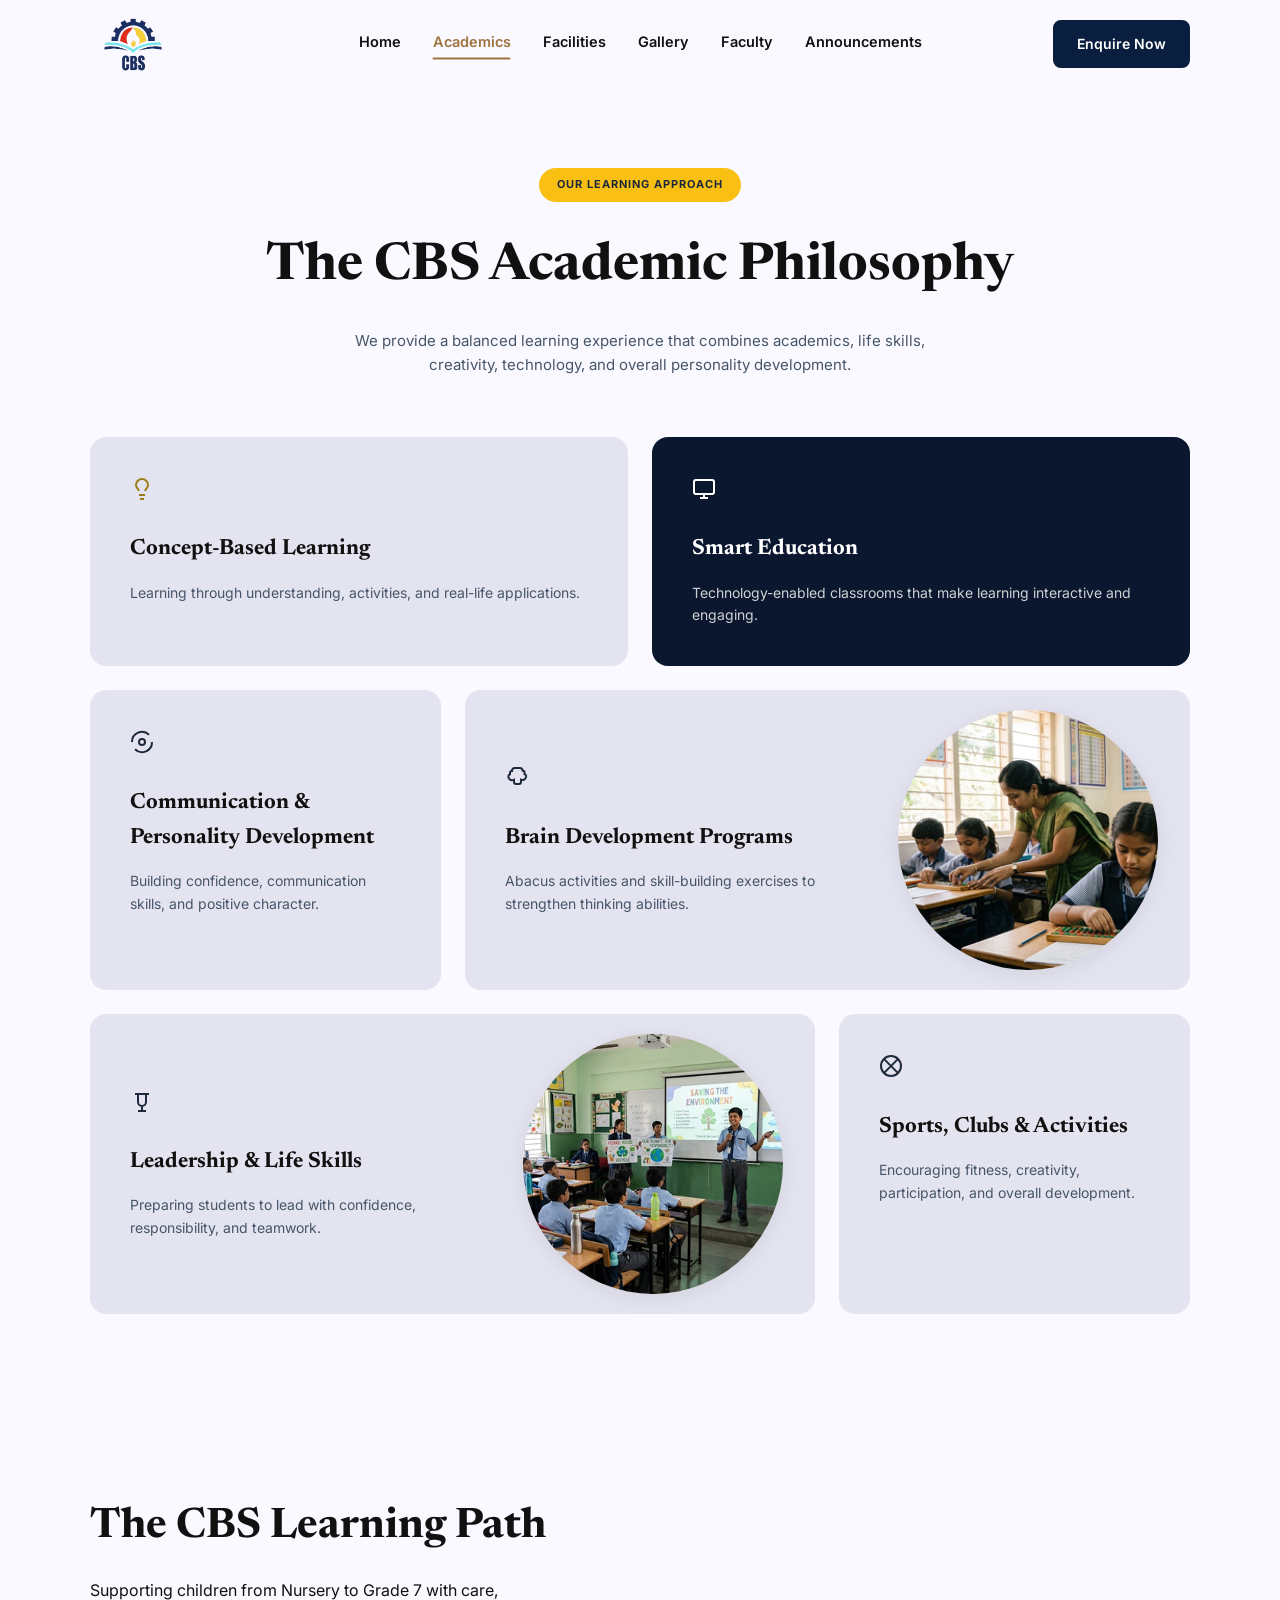
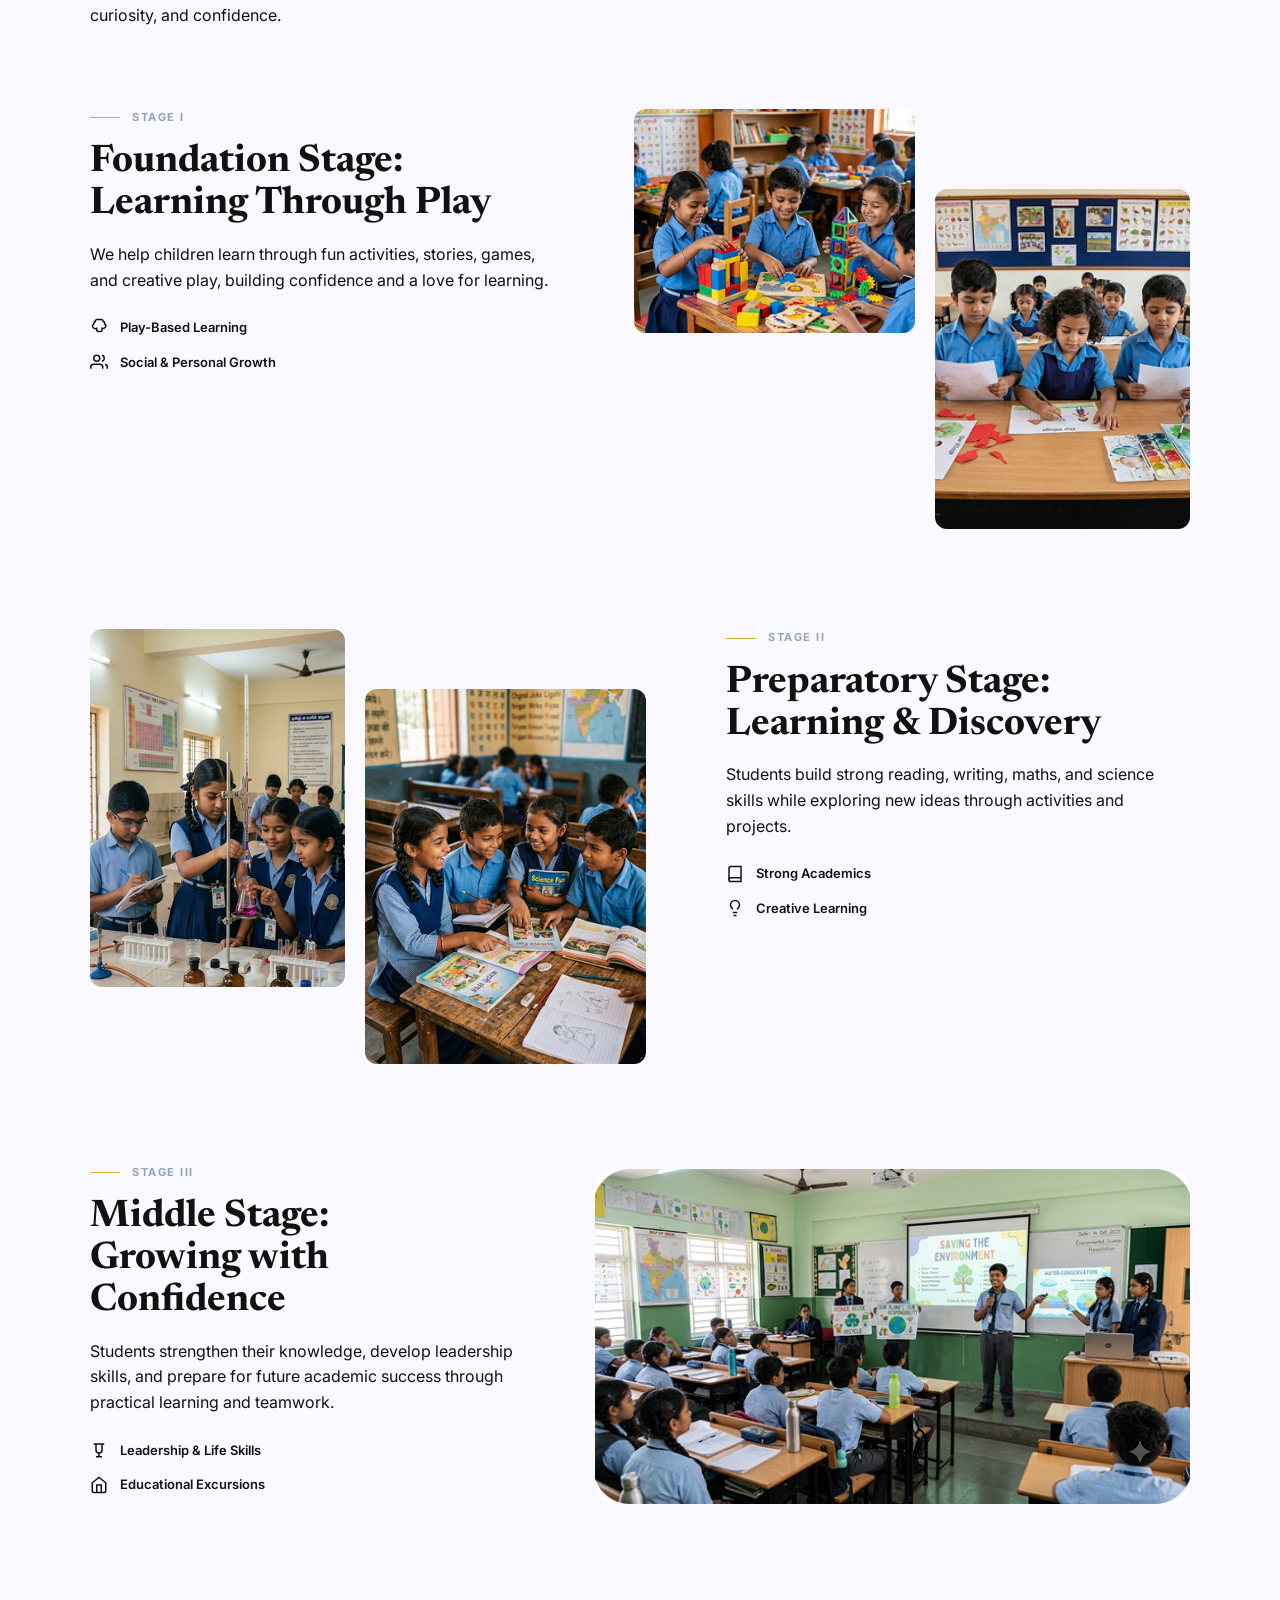
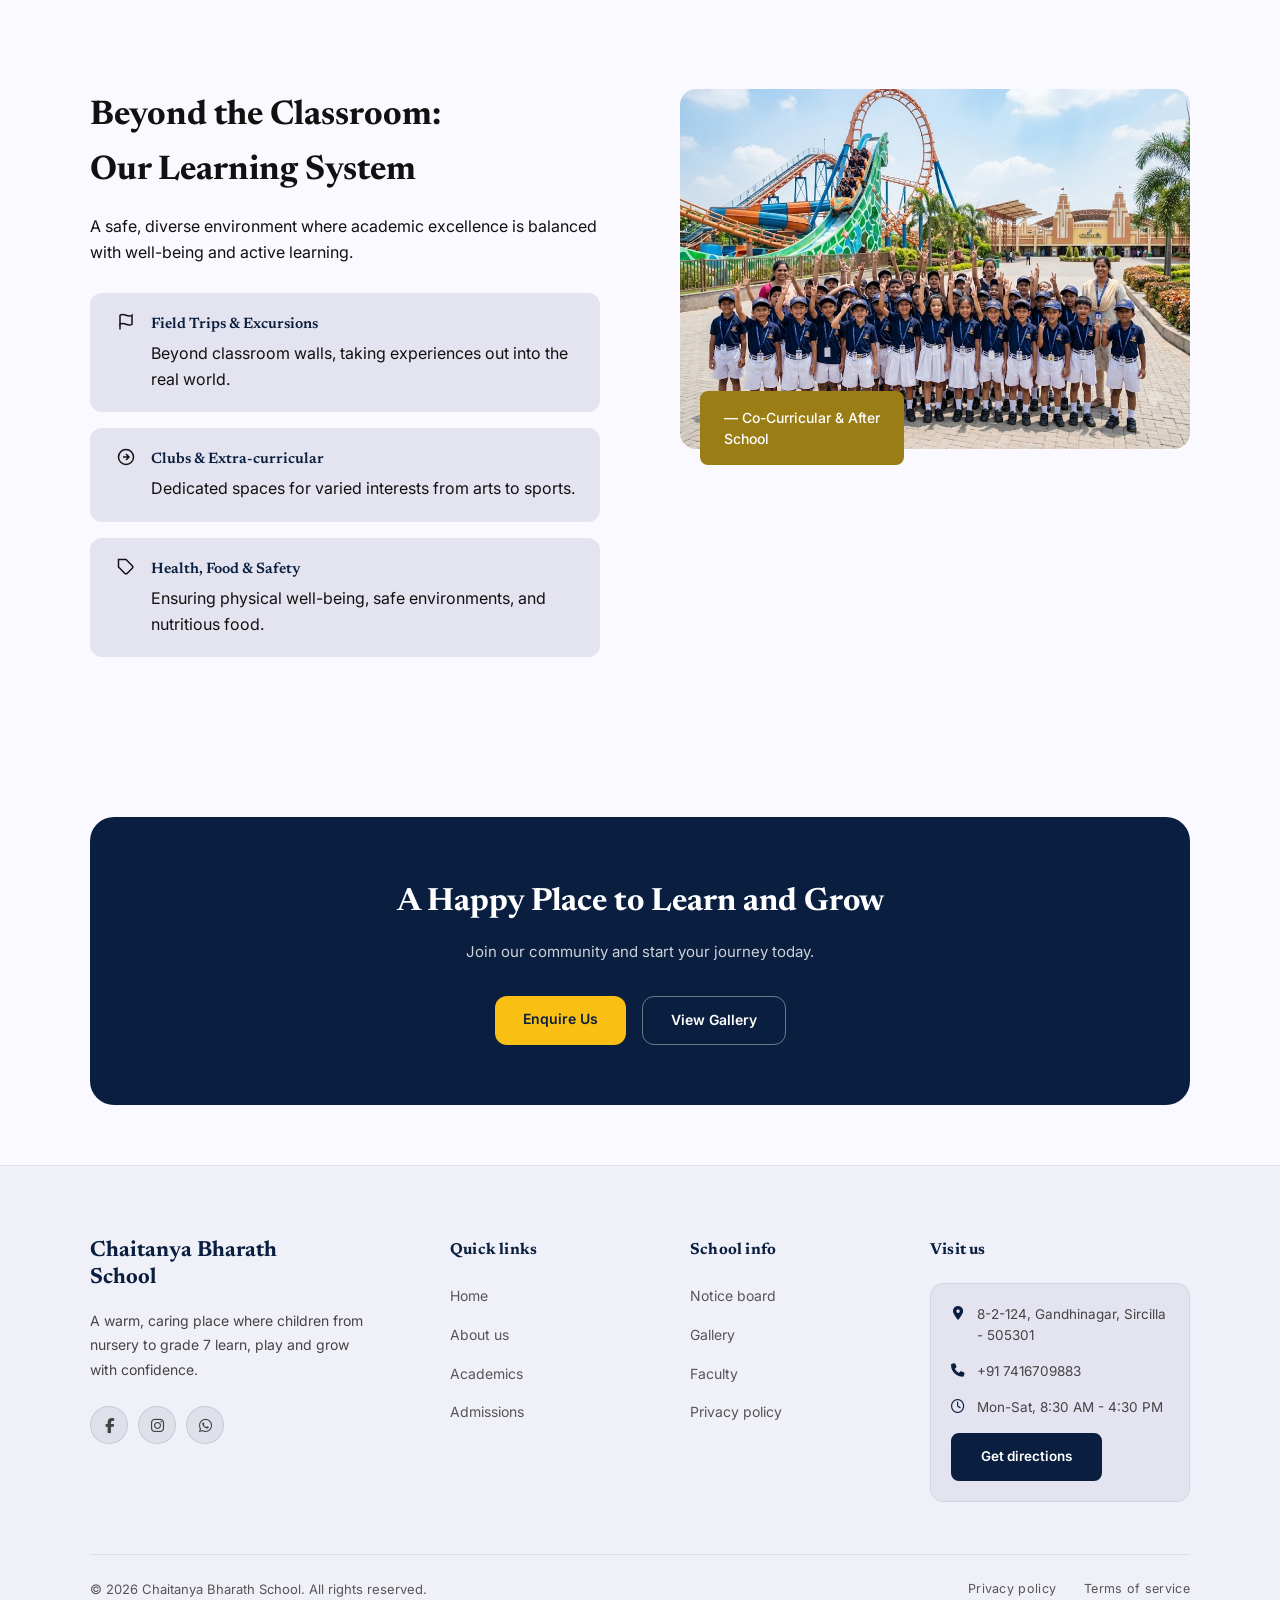
==== commit ccc37d79: "Add project files" ====
--- a/academics.html
+++ b/academics.html
@@ -19,7 +19,7 @@
     <header class="header">
         <div class="container">
             <a href="#" class="logo-area">
-                <img src="logo1.jpg" alt="CBS Logo" class="logo-image-fixed">
+                <img src="logo1.png" alt="CBS Logo" class="logo-image-fixed">
             </a>
     
             <nav class="nav-links" id="navLinks">
@@ -322,4 +322,4 @@
     })();
     </script>
 </body>
-</html>+</html> 
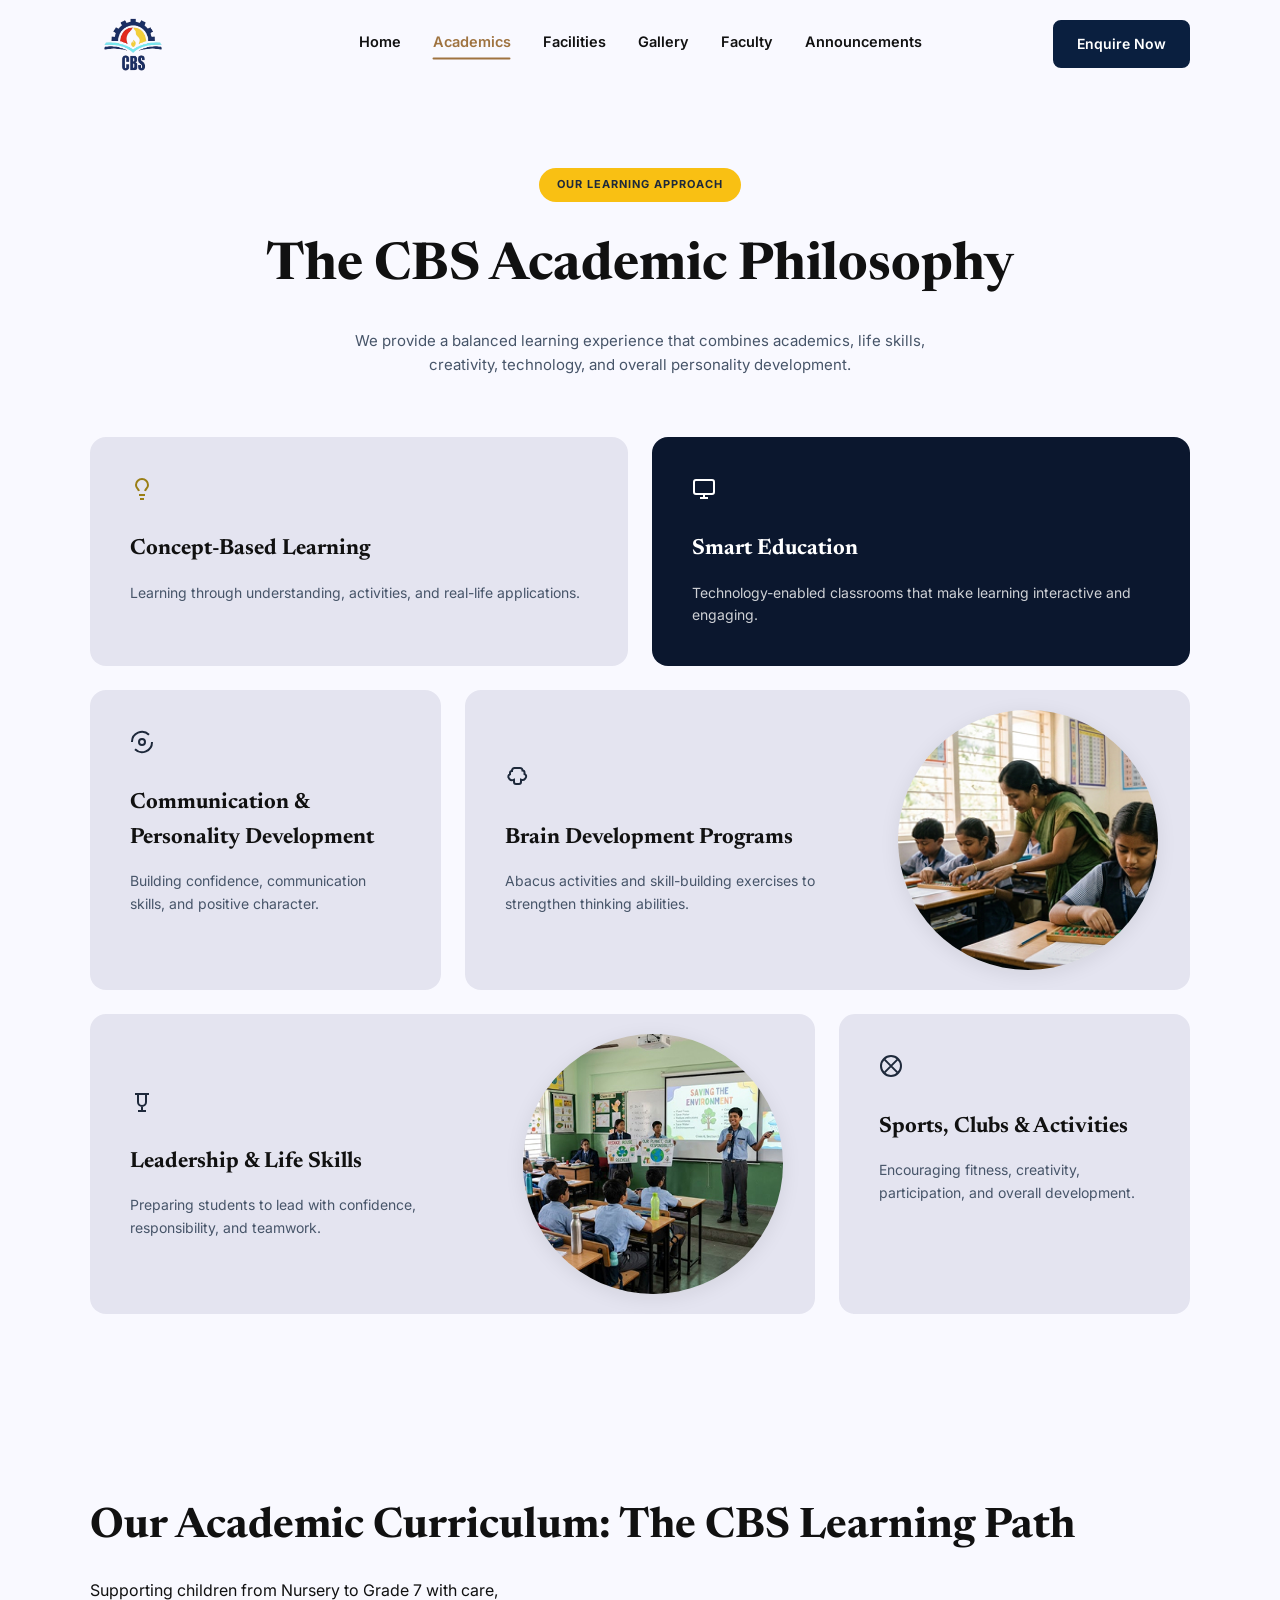
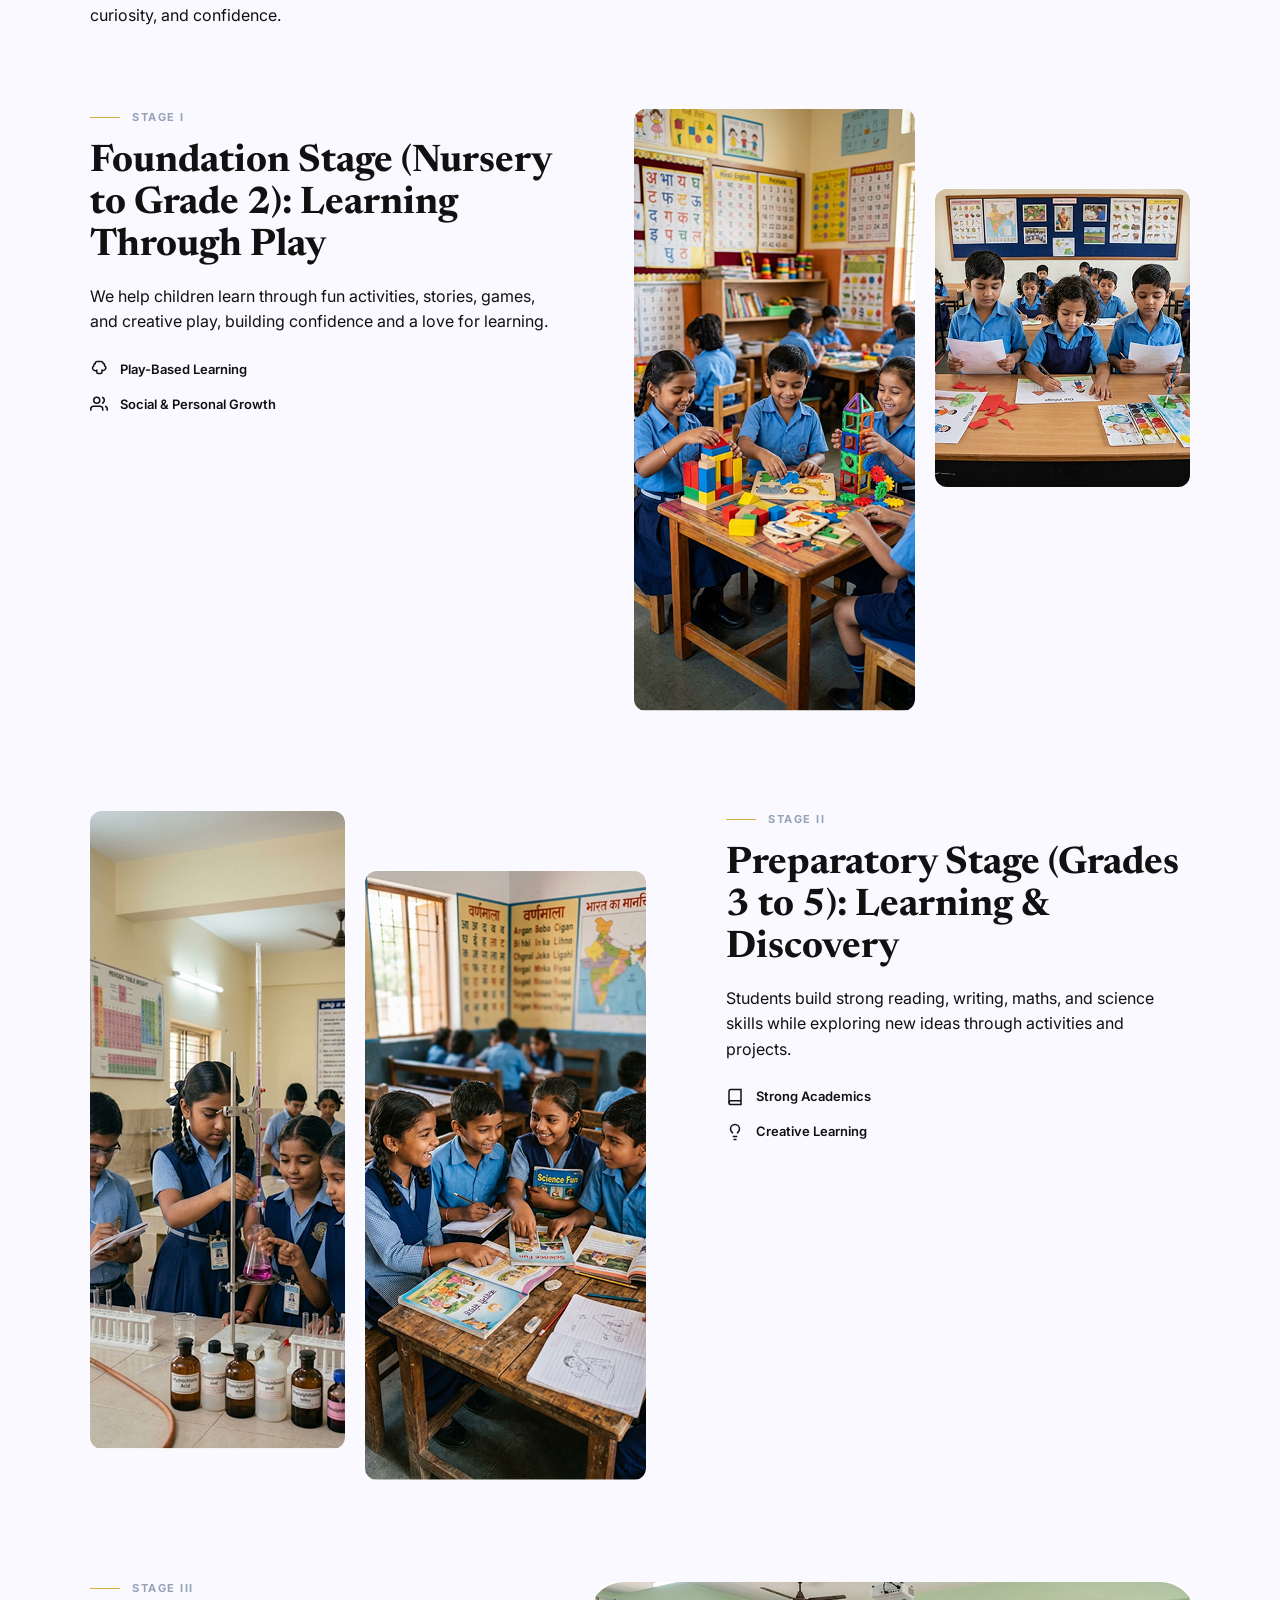
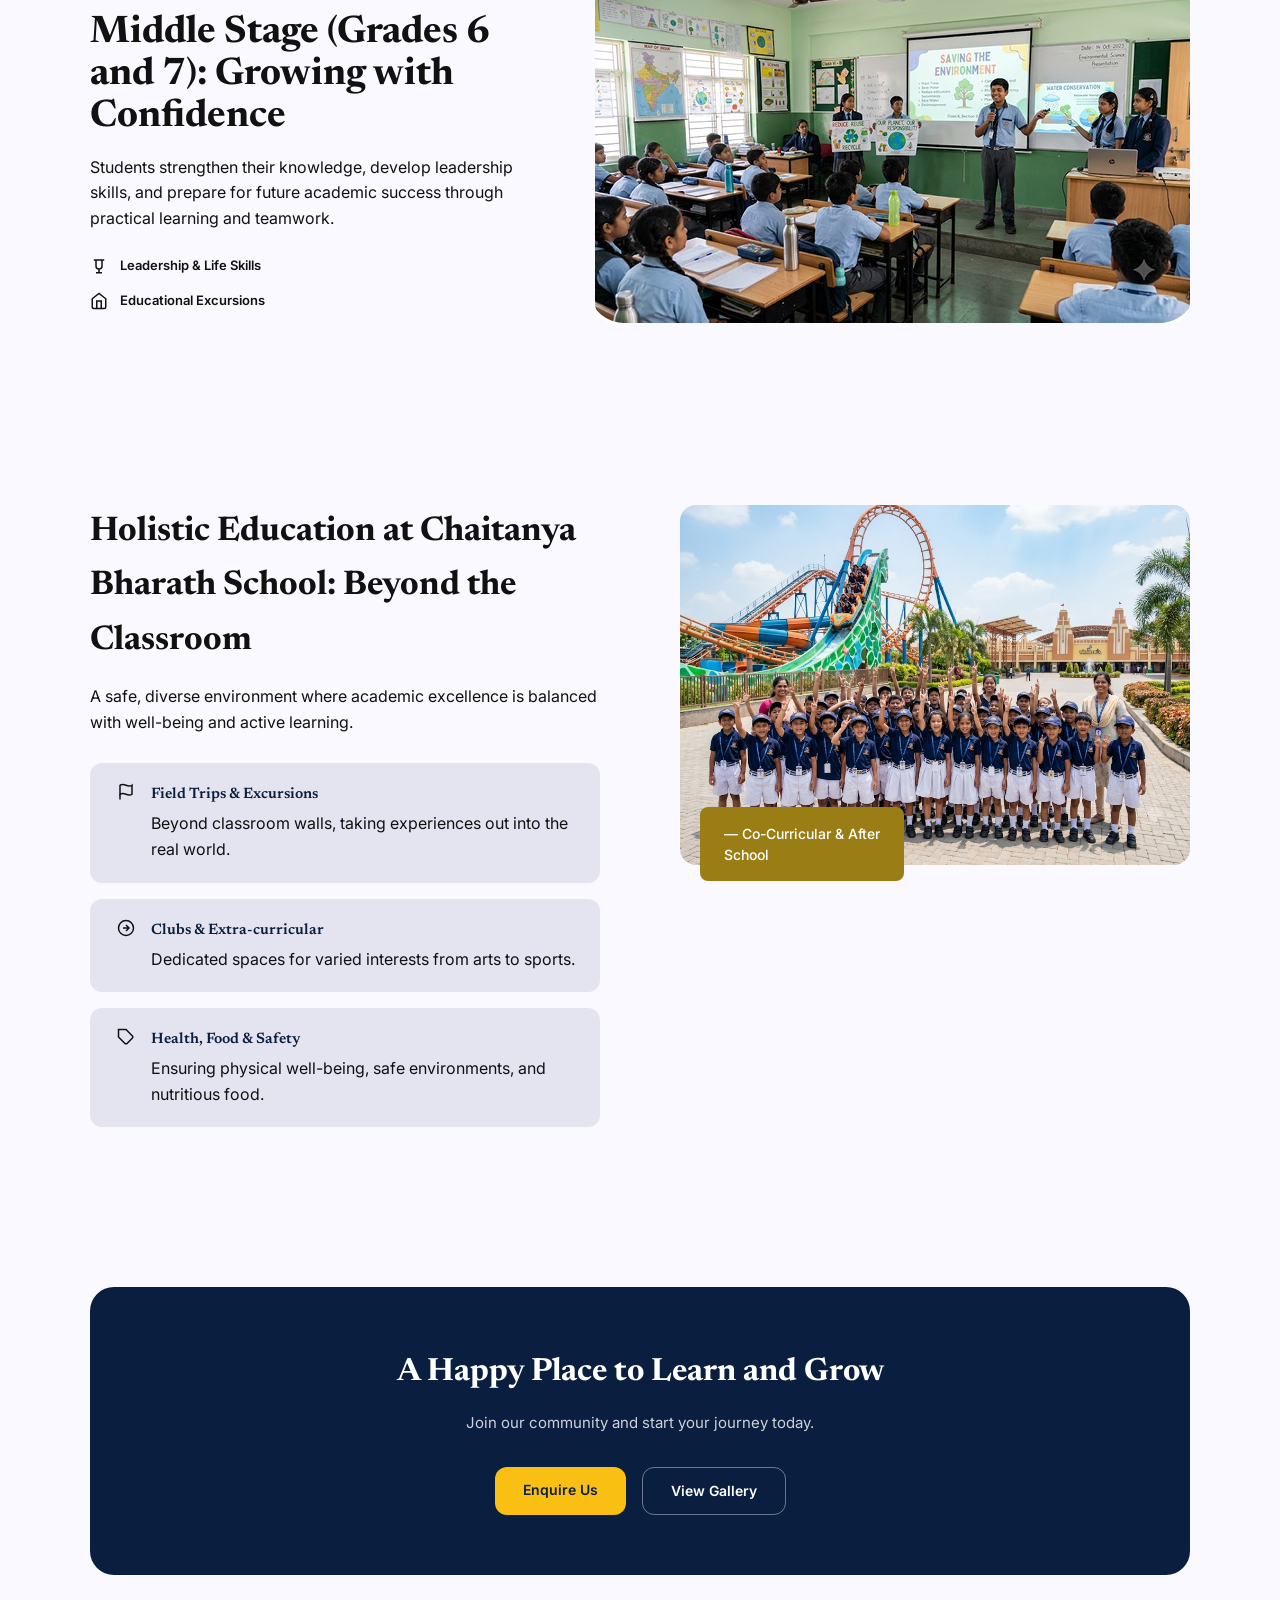
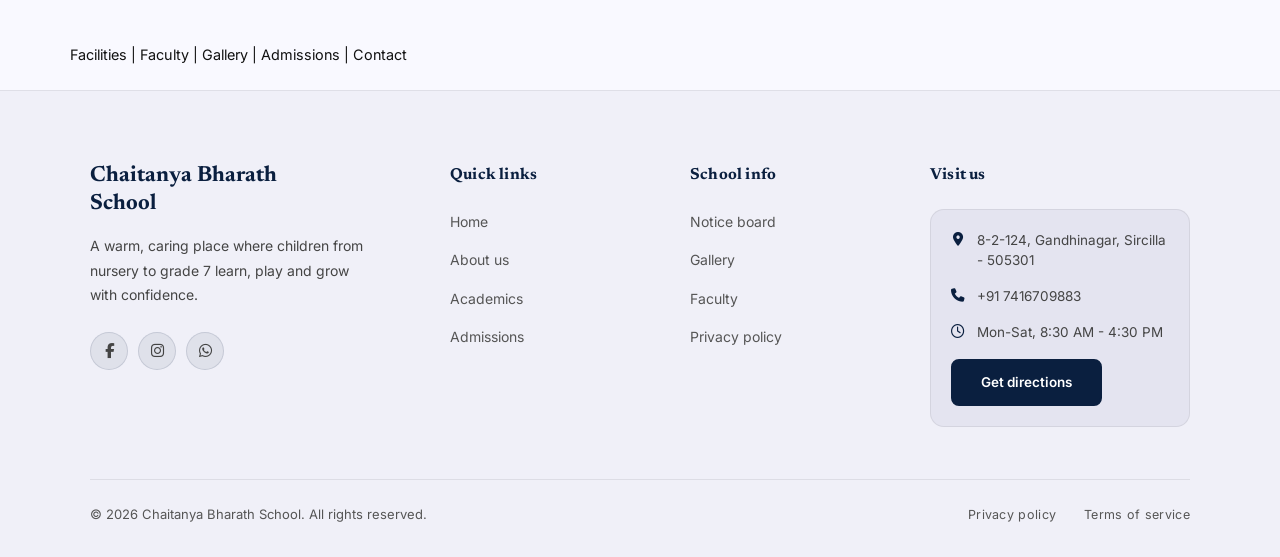
==== commit 662ea750: "Update SEO metadata across site and other changes" ====
--- a/academics.html
+++ b/academics.html
@@ -3,7 +3,36 @@
 <head>
     <meta charset="UTF-8">
     <meta name="viewport" content="width=device-width, initial-scale=1.0">
-    <title>Chaitanya Bharath School - Academics</title>
+
+    <title>Academics | Chaitanya Bharath School, Sircilla | Nursery to Grade 7 Curriculum</title>
+    <meta name="description" content="Explore the academic curriculum at Chaitanya Bharath School, Sircilla. We offer activity-based English medium education from Nursery to Grade 7 with experienced teachers, smart classrooms, and holistic learning.">
+    <meta name="author" content="Chaitanya Bharath School">
+    <link rel="canonical" href="https://www.chaitanyabharathschool.com/academics.html">
+    <meta name="robots" content="index,follow,max-image-preview:large">
+
+    <!-- Favicon -->
+    <link rel="icon" href="logo1.png">
+    <link rel="apple-touch-icon" href="logo1.png">
+    <meta name="theme-color" content="#0A1F44">
+
+    <!-- Geo Tags -->
+    <meta name="geo.region" content="IN-TG">
+    <meta name="geo.placename" content="Sircilla">
+    <meta name="geo.position" content="18.3879366;78.8088325">
+    <meta name="ICBM" content="18.3879366,78.8088325">
+
+    <!-- Open Graph -->
+    <meta property="og:type" content="website">
+    <meta property="og:title" content="Academics | Chaitanya Bharath School">
+    <meta property="og:description" content="Discover our Nursery to Grade 7 curriculum, activity-based learning, smart classrooms, and holistic education in Sircilla.">
+    <meta property="og:image" content="https://www.chaitanyabharathschool.com/presentation.jpg">
+    <meta property="og:url" content="https://www.chaitanyabharathschool.com/academics.html">
+
+    <!-- Twitter Card -->
+    <meta name="twitter:card" content="summary_large_image">
+    <meta name="twitter:title" content="Academics | Chaitanya Bharath School">
+    <meta name="twitter:description" content="Quality English medium education from Nursery to Grade 7 in Sircilla.">
+    <meta name="twitter:image" content="https://www.chaitanyabharathschool.com/presentation.jpg">
 
     <link rel="preconnect" href="https://fonts.googleapis.com">
     <link rel="preconnect" href="https://fonts.gstatic.com" crossorigin>
@@ -12,17 +41,101 @@
 
     <link rel="stylesheet" href="css/style.css">
     <link rel="stylesheet" href="css/academics.css">
+
+    <style>
+    .visually-hidden {
+        position: absolute;
+        width: 1px;
+        height: 1px;
+        padding: 0;
+        margin: -1px;
+        overflow: hidden;
+        clip: rect(0, 0, 0, 0);
+        white-space: nowrap;
+        border: 0;
+    }
+    </style>
+
+    <link rel="preload" as="image" href="presentation.jpg">
+
+    <!-- School Schema -->
+    <script type="application/ld+json">
+    {
+     "@context":"https://schema.org",
+     "@type":"School",
+     "name":"Chaitanya Bharath School",
+     "url":"https://www.chaitanyabharathschool.com",
+     "telephone":"+91-7416709883",
+     "address":{
+       "@type":"PostalAddress",
+       "streetAddress":"8-2-124, Gandhinagar",
+       "addressLocality":"Sircilla",
+       "addressRegion":"Telangana",
+       "postalCode":"505301",
+       "addressCountry":"IN"
+     }
+    }
+    </script>
+
+    <!-- WebSite Schema -->
+    <script type="application/ld+json">
+    {
+     "@context":"https://schema.org",
+     "@type":"WebSite",
+     "name":"Chaitanya Bharath School",
+     "url":"https://www.chaitanyabharathschool.com"
+    }
+    </script>
+
+    <!-- AcademicCourse Schema -->
+    <script type="application/ld+json">
+    {
+     "@context":"https://schema.org",
+     "@type":"Course",
+     "name":"Nursery to Grade 7 Academic Programme",
+     "provider":{
+       "@type":"School",
+       "name":"Chaitanya Bharath School",
+       "url":"https://www.chaitanyabharathschool.com"
+     },
+     "educationalLevel":"Nursery to Grade 7"
+    }
+    </script>
+
+    <!-- Breadcrumb Schema -->
+    <script type="application/ld+json">
+    {
+     "@context":"https://schema.org",
+     "@type":"BreadcrumbList",
+     "itemListElement":[
+     {
+     "@type":"ListItem",
+     "position":1,
+     "name":"Home",
+     "item":"https://www.chaitanyabharathschool.com/"
+     },
+     {
+     "@type":"ListItem",
+     "position":2,
+     "name":"Academics",
+     "item":"https://www.chaitanyabharathschool.com/academics.html"
+     }
+     ]
+    }
+    </script>
 </head>
 <body>
+
+    <h1 class="visually-hidden">Academics at Chaitanya Bharath School | English Medium Curriculum from Nursery to Grade 7 in Sircilla, Telangana</h1>
 
   
     <header class="header">
         <div class="container">
             <a href="#" class="logo-area">
-                <img src="logo1.png" alt="CBS Logo" class="logo-image-fixed">
+                <img src="logo1.png" alt="Chaitanya Bharath School Logo" width="596" height="418" class="logo-image-fixed">
             </a>
     
-            <nav class="nav-links" id="navLinks">
+            <nav class="nav-links" id="navLinks" aria-label="Primary Navigation">
                 <a href="index.html">Home</a>
                 <a href="academics.html" class="active">Academics</a>
                 <a href="facilities.html">Facilities</a>
@@ -46,7 +159,7 @@
         <p>We provide a balanced learning experience that combines academics, life skills, creativity, technology, and overall personality development.</p>
     </section>
 
-    <section class="container philosophy-grid stagger-children">
+    <section class="container philosophy-grid">
         <div class="card cell-1">
             <div class="icon-wrap">
                 <svg width="24" height="24" viewBox="0 0 24 24" fill="none" stroke="#9A7E15" stroke-width="2">
@@ -87,7 +200,7 @@
                 <h3>Brain Development Programs</h3>
                 <p>Abacus activities and skill-building exercises to strengthen thinking abilities.</p>
             </div>
-            <img src="brain.jpg" alt="Students in class" class="circle-img">
+            <img src="brain.jpg" width="250" height="256" loading="lazy" decoding="async" alt="Brain development and abacus activity for students at Chaitanya Bharath School" class="circle-img">
         </div>
         
         <div class="card card-gray card-wide-flex cell-5">
@@ -100,7 +213,7 @@
                 <h3>Leadership & Life Skills</h3>
                 <p>Preparing students to lead with confidence, responsibility, and teamwork.</p>
             </div>
-            <img src="presentation.jpg" alt="Student presentation" class="circle-img">
+            <img src="presentation.jpg" width="610" height="341" loading="lazy" decoding="async" alt="Student presentation and leadership activity at Chaitanya Bharath School" class="circle-img">
         </div>
         <div class="card card-gray cell-6">
             <div class="icon-wrap">
@@ -116,14 +229,14 @@
     <div class="learning-section">
         <div class="container">
             <div class="section-header">
-                <h2>The CBS Learning Path</h2>
+                <h2>Our Academic Curriculum: The CBS Learning Path</h2>
                 <p>Supporting children from Nursery to Grade 7 with care, curiosity, and confidence.</p>
             </div>
 
             <div class="stage-i-row">
                 <div class="stage-i-text">
                     <div class="stage-label">STAGE I</div>
-                    <h2>Foundation Stage:<br>Learning Through Play</h2>
+                    <h2>Foundation Stage (Nursery to Grade 2): Learning Through Play</h2>
                     <p>We help children learn through fun activities, stories, games, and creative play, building confidence and a love for learning.</p>
                     <ul class="feature-list">
                         <li>
@@ -137,19 +250,19 @@
                     </ul>
                 </div>
                 <div class="comp-1">
-                    <img src="stage1one.jpg" alt="Students writing" class="comp-1-left">
-                    <img src="stage1two.jpg" alt="Students playing with blocks" class="comp-1-right">
+                    <img src="stage1one.jpg" width="336" height="602" loading="lazy" decoding="async" alt="Foundation stage classroom at Chaitanya Bharath School" class="comp-1-left">
+                    <img src="stage1two.jpg" width="547" height="298" loading="lazy" decoding="async" alt="Activity-based learning for primary students in Sircilla" class="comp-1-right">
                 </div>
             </div>
 
             <div class="stage-ii-row">
                 <div class="comp-2">
-                    <img src="stage2one.jpg" alt="Science Lab" class="comp-2-left">
-                    <img src="stage2two.jpg" alt="Students studying" class="comp-2-right">
+                    <img src="stage2one.jpg" width="356" height="638" loading="lazy" decoding="async" alt="Science lab learning at Chaitanya Bharath School" class="comp-2-left">
+                    <img src="stage2two.jpg" width="340" height="609" loading="lazy" decoding="async" alt="Students studying in smart classroom at Chaitanya Bharath School" class="comp-2-right">
                 </div>
                 <div class="stage-ii-text">
                     <div class="stage-label">STAGE II</div>
-                    <h2>Preparatory Stage:<br>Learning &amp; Discovery</h2>
+                    <h2>Preparatory Stage (Grades 3 to 5): Learning &amp; Discovery</h2>
                     <p>Students build strong reading, writing, maths, and science skills while exploring new ideas through activities and projects.</p>
                     <ul class="feature-list">
                         <li>
@@ -167,7 +280,7 @@
             <div class="stage-iii-row">
                 <div class="stage-iii-text">
                     <div class="stage-label">STAGE III</div>
-                    <h2>Middle Stage:<br>Growing with Confidence</h2>
+                    <h2>Middle Stage (Grades 6 and 7): Growing with Confidence</h2>
                     <p>Students strengthen their knowledge, develop leadership skills, and prepare for future academic success through practical learning and teamwork.</p>
                     <ul class="feature-list">
                         <li>
@@ -181,7 +294,7 @@
                     </ul>
                 </div>
                 <div class="comp-3">
-                    <img src="presentation.jpg" alt="Classroom presentation">
+                    <img src="presentation.jpg" width="610" height="341" loading="lazy" decoding="async" alt="Middle school student presentation and learning at Chaitanya Bharath School">
                 </div>
             </div>
         </div>
@@ -191,7 +304,7 @@
         <div class="container">
         <div class="beyond-row">
             <div class="beyond-text">
-                <h2>Beyond the Classroom:<br>Our Learning System</h2>
+                <h2>Holistic Education at Chaitanya Bharath School: Beyond the Classroom</h2>
                 <p style="margin-top: 12px;">A safe, diverse environment where academic excellence is balanced with well-being and active learning.</p>
                 <div class="card-list">
                     <div class="info-card">
@@ -218,7 +331,7 @@
                 </div>
             </div>
             <div class="beyond-image">
-                <img src="trip.jpg" alt="Students on a field trip">
+                <img src="trip.jpg" width="1024" height="681" loading="lazy" decoding="async" alt="Students on an educational field trip organised by Chaitanya Bharath School">
                 <div class="floating-badge">— Co-Curricular &amp; After<br>School</div>
             </div>
         </div><!-- end .beyond-row -->
@@ -235,6 +348,15 @@
             </div>
         </div>
     </div>
+
+    <!-- Internal links for SEO / site structure -->
+    <nav class="container" aria-label="Related pages" style="padding: 8px 0 24px; font-size: 0.9rem;">
+        <a href="facilities.html">Facilities</a> |
+        <a href="faculty.html">Faculty</a> |
+        <a href="gallery.html">Gallery</a> |
+        <a href="contact.html">Admissions</a> |
+        <a href="contact.html">Contact</a>
+    </nav>
 
     <footer class="footer">
         <div class="container">
@@ -296,30 +418,23 @@
             </div>
         </div>
     </footer>
-    <script src="js/main.js"></script>
-
-
-    <script src="js/academics.js"></script>
+    <!-- Netlify Identity Widget: required so invite/confirmation/recovery emails work -->
+    <script src="https://identity.netlify.com/v1/netlify-identity-widget.js"></script>
     <script>
-    // Fallback scroll-trigger for the philosophy grid, in case
-    // main.js doesn't already watch .stagger-children elements.
-    // Safe to keep even if main.js has its own observer — it
-    // only ever adds the 'visible' class, never removes it.
-    (function () {
-        var targets = document.querySelectorAll('.stagger-children:not(.visible)');
-        if (!targets.length || !('IntersectionObserver' in window)) return;
-
-        var observer = new IntersectionObserver(function (entries) {
-            entries.forEach(function (entry) {
-                if (entry.isIntersecting) {
-                    entry.target.classList.add('visible');
-                    observer.unobserve(entry.target);
+        if (window.netlifyIdentity) {
+            window.netlifyIdentity.on("init", (user) => {
+                if (!user) {
+                    window.netlifyIdentity.on("login", () => {
+                        document.location.href = "/admin/";
+                    });
                 }
             });
-        }, { threshold: 0.2, rootMargin: '0px 0px -60px 0px' });
-
-        targets.forEach(function (el) { observer.observe(el); });
-    })();
+        }
     </script>
+
+    <script src="js/main.js"></script>
+
+
+    <script src="js/academics.js"></script>
 </body>
-</html> +</html>
--- a/css/academics.css
+++ b/css/academics.css
@@ -415,6 +415,26 @@
 .img-reveal { opacity: 0; transform: translateY(24px); transition: opacity 0.6s cubic-bezier(0.4,0,0.2,1), transform 0.6s cubic-bezier(0.4,0,0.2,1); }
 .img-reveal.visible { opacity: 1; transform: translateY(0); }
 .img-reveal.delay-1 { transition-delay: 150ms; }
+
+/* --- Card pair reveal: fade-in + slide-up, 2 cards per scroll trigger.
+   Applied via JS (initCardPairReveal) to the philosophy-grid cards and
+   the beyond-section info-cards. Each group of 2 fades up together the
+   moment that group scrolls into view — independent of the other
+   groups — rather than the whole list animating in at once. --- */
+.reveal-pair {
+    opacity: 0;
+    transform: translateY(28px);
+    transition: opacity 0.6s cubic-bezier(0.4, 0, 0.2, 1),
+                transform 0.6s cubic-bezier(0.4, 0, 0.2, 1);
+}
+.reveal-pair.visible {
+    opacity: 1;
+    transform: translateY(0);
+}
+/* Second card in each pair lands a beat after the first */
+.reveal-pair.reveal-pair-delay.visible {
+    transition-delay: 140ms;
+}
 
 /* ===========================================================
    PHILOSOPHY GRID — scroll-triggered entrance + icon
@@ -477,7 +497,7 @@
 
 /* --- Reduced motion override --- */
 @media (prefers-reduced-motion: reduce) {
-    .fade-up, .stagger-children > *, .img-reveal, .card-list-stagger > .info-card { transition: none !important; opacity: 1 !important; transform: none !important; }
+    .fade-up, .stagger-children > *, .img-reveal, .card-list-stagger > .info-card, .reveal-pair { transition: none !important; opacity: 1 !important; transform: none !important; }
     .intro .badge, .intro h1, .intro p { animation: none !important; opacity: 1 !important; transform: none !important; }
     .floating-badge { opacity: 1 !important; animation: none !important; }
     .btn-yellow::after { display: none; }
